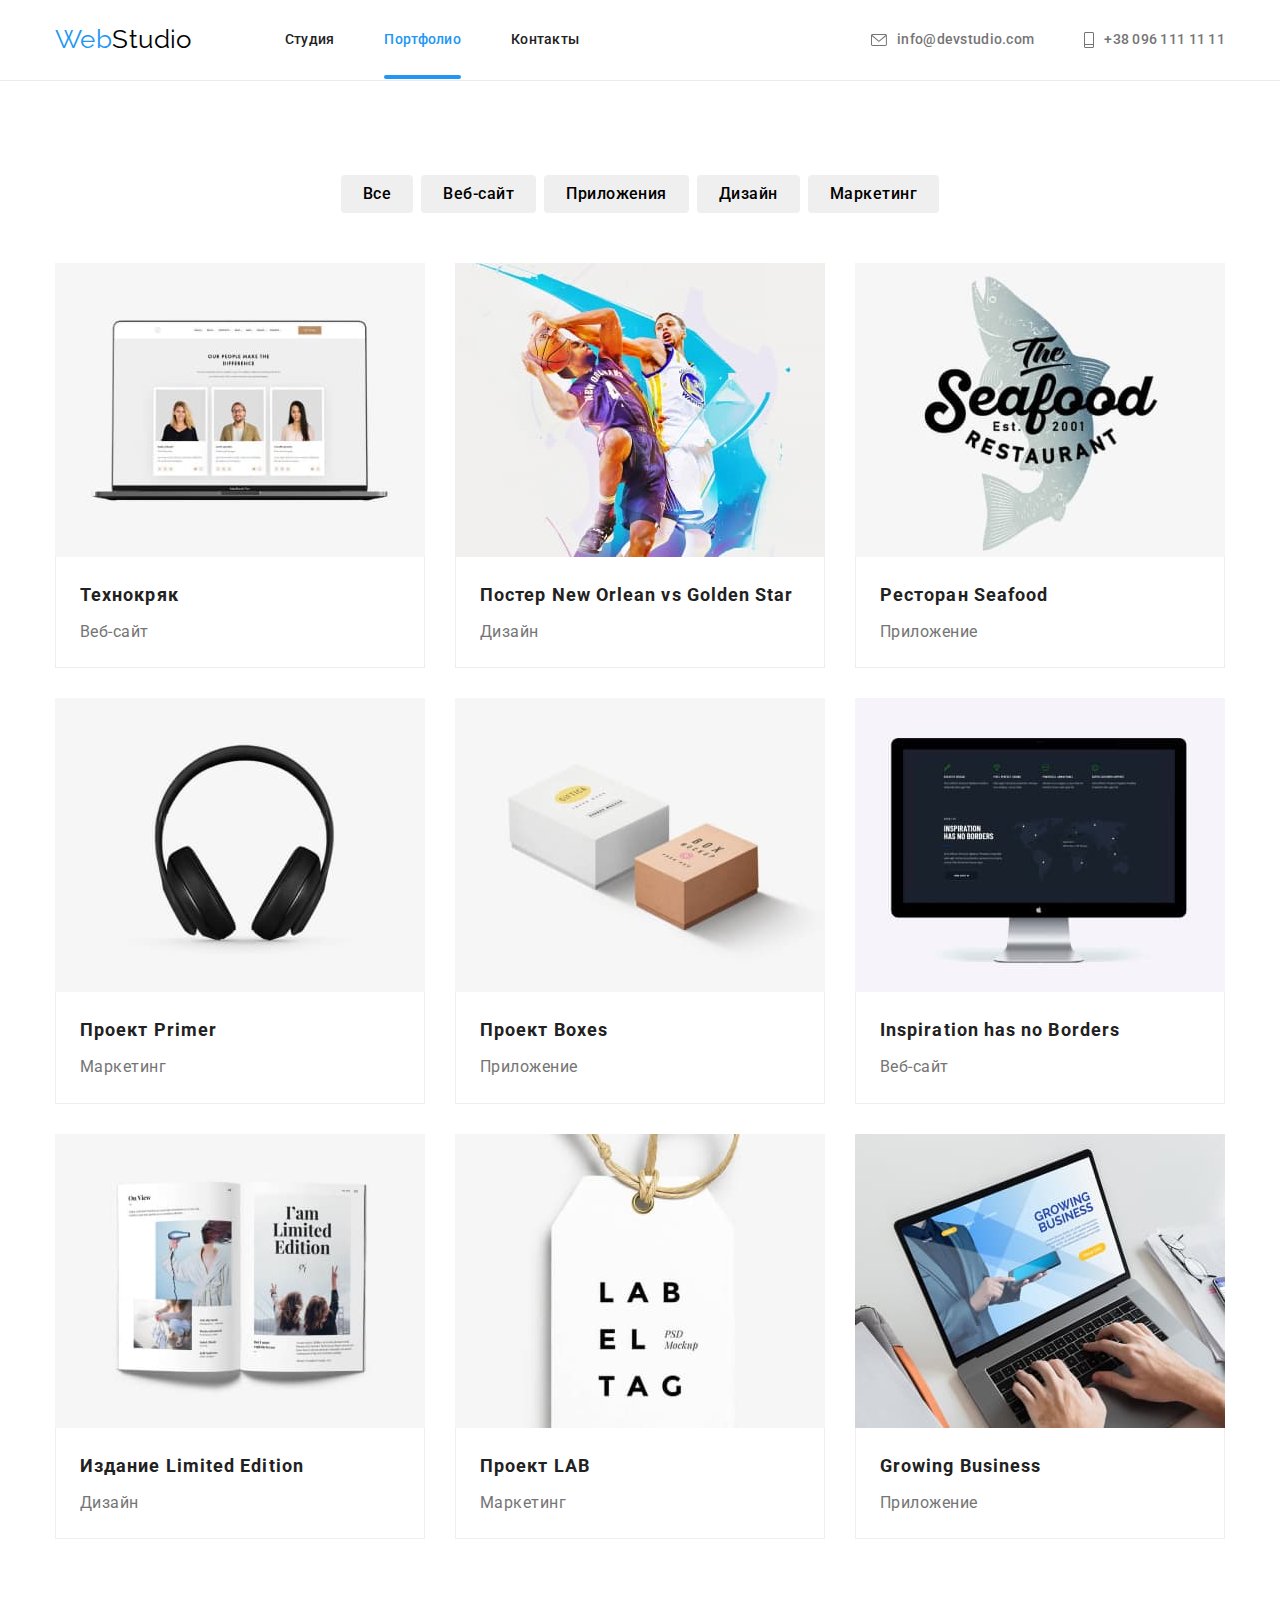
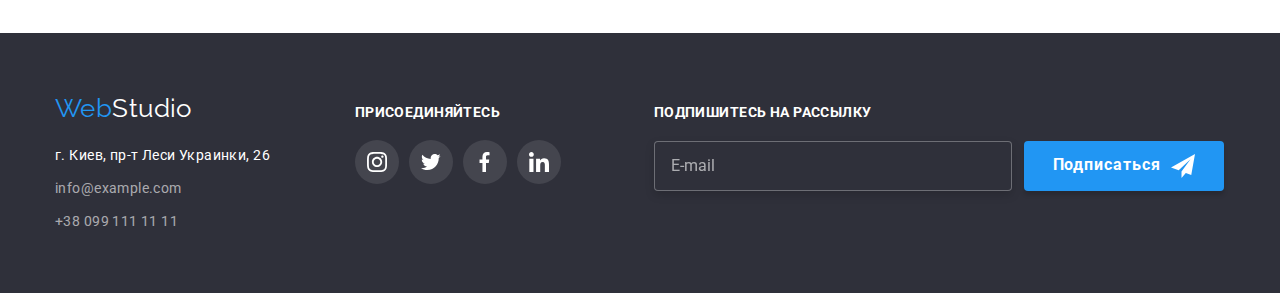
==== portfolio.html @ 803cffaa "Initial commit" ====
<!DOCTYPE html>
<html lang="ru">

<head>
  <meta charset="UTF-8" />
  <meta http-equiv="X-UA-Compatible" content="IE=edge" />
  <meta name="viewport" content="width=device-width, initial-scale=1.0" />
  <title>Portfolio</title>
  <link rel="preconnect" href="https://fonts.googleapis.com" />
  <link rel="preconnect" href="https://fonts.gstatic.com" crossorigin />
  <link href="https://fonts.googleapis.com/css2?family=Raleway:wght@700&family=Roboto:wght@400;500;700;900&display=swap"
    rel="stylesheet" />
  <link rel="stylesheet"
    href="https://cdnjs.cloudflare.com/ajax/libs/modern-normalize/1.1.0/modern-normalize.min.css" />
    <link rel="stylesheet" href="./css/main.min.css" />
   

</head>

<body>
  <!-- Шапка -->
   <header>
    <div class="header-border">
      <div class="container main-nav">
        <nav class="nav-header">
          <a lang="en" href="./index.html" class="logo">Web<span class="logo-secondary">Studio</span></a>

          <ul class="site-nav list">
            <li class="item">
              <a href="./index.html" class="site-nav-link link ">Студия</a>
            </li>
            <li class="item">
              <a href="./portfolio.html" class="site-nav-link link current">Портфолио</a>
            </li>
            <li class="item"><a href="" class="site-nav-link link">Контакты</a></li>
          </ul>
        </nav>

        <ul class="header-list list">
          <li class="item">
            <a href="mailto:info@devstudio.com" class="header-link link"><svg class="header-mail" width="16" height="12">
                <use href="./images/icons.svg#icon-mail"></use>
              </svg>
              info@devstudio.com</a>
          </li>
          <li class="item">
            <a href="tel:+380961111111" class="header-link link">
              <svg class="header-phone" width="10" height="16">
                <use href="./images/icons.svg#icon-phone"></use>
              </svg>+38 096 111 11 11</a>
          </li>
        </ul>
      </div>
    </div>
  </header>

  <main>
    <!-- наши проекты -->
    <section class="projects section">
      <div class="container">
        <h1 hidden class="projects-title">Наши проекты</h1>
        <ul class="projects-list-buttons">
          <li class="item"><button type="button" class="secondary-button ">Все</button></li>
          <li class="item">
            <button type="button" class="secondary-button ">Веб-сайт</button>
          </li>
          <li class="item">
            <button type="button" class="secondary-button ">Приложения</button>
          </li>
          <li class="item">
            <button type="button" class="secondary-button ">Дизайн</button>
          </li>
          <li class="item">
            <button type="button" class="secondary-button ">Маркетинг</button>
          </li>
        </ul>



        <ul class="projects-list">
          <li class="projects-card">
            <a href="" class="card link">
              <div class="projects-thumb">
                <img src="./images/portfolio/img.jpg" alt="ноутбук">
                <div class="projects-overlay">
                  <p class="overlay-text">Ресурс предлагает комплексные предложения с разным уровнем функционала и
                    сервисов. Все это позволит
                    посетителю получить исчерпывающие сведения о компании или частном лице.</p>
                </div>
              </div>

              <div class="projects-content">
                <h2 class="projects-title">Технокряк</h2>
                <p class="projects-text">Веб-сайт</p>
              </div>
            </a>
          </li>

          <li class="projects-card">
            <a href="" class="card link">
              <div class="projects-thumb">
                <img src="./images/portfolio/img(1).jpg" alt="баскетболисты">
                <div class="projects-overlay">
                  <p class="overlay-text">Ресурс предлагает комплексные предложения с разным уровнем функционала и
                    сервисов. Все это позволит
                    посетителю получить исчерпывающие сведения о компании или частном лице.</p>
                </div>
              </div>
              <div class="projects-content">
                <h2 class="projects-title">Постер New Orlean vs Golden Star</h2>
                <p class="projects-text">Дизайн</p>
              </div>
            </a>
          </li>


          </li>
          <li class="projects-card">
            <a href="" class="card link">
              <div class="projects-thumb">
                <img src="./images/portfolio/img(2).jpg" alt="логотип ресторана">
                <div class="projects-overlay">
                  <p class="overlay-text">Ресурс предлагает комплексные предложения с разным уровнем функционала и
                    сервисов. Все это позволит
                    посетителю получить исчерпывающие сведения о компании или частном лице.</p>
                </div>
              </div>
              <div class="projects-content">
                <h2 class="projects-title">Ресторан Seafood</h2>
                <p class="projects-text">Приложение</p>
              </div>
            </a>
          </li>

          <li class="projects-card">
            <a href="" class="card link">
              <div class="projects-thumb">
                <img src="./images/portfolio/img(3).jpg" alt="наушники">
                <div class="projects-overlay">
                  <p class="overlay-text">Ресурс предлагает комплексные предложения с разным уровнем функционала и
                    сервисов. Все это позволит
                    посетителю получить исчерпывающие сведения о компании или частном лице.</p>
                </div>
              </div>
              <div class="projects-content">
                <h2 class="projects-title">Проект Primer</h2>
                <p class="projects-text">Маркетинг</p>
              </div>
            </a>
          </li>

          <li class="projects-card">
            <a href="" class="card link">
              <div class="projects-thumb">
                <img src="./images/portfolio/img(4).jpg" alt="коробки">
                <div class="projects-overlay">
                  <p class="overlay-text">Ресурс предлагает комплексные предложения с разным уровнем функционала и
                    сервисов. Все это позволит
                    посетителю получить исчерпывающие сведения о компании или частном лице.</p>
                </div>
              </div>
              <div class="projects-content">
                <h2 class="projects-title">Проект Boxes</h2>
                <p class="projects-text">Приложение</p>
              </div>
            </a>
          </li>

          <li class="projects-card">
            <a href="" class="card link">
              <div class="projects-thumb">
                <img src="./images/portfolio/img(5).jpg" alt="компьютер">
                <div class="projects-overlay">
                  <p class="overlay-text">Ресурс предлагает комплексные предложения с разным уровнем функционала и
                    сервисов. Все это позволит
                    посетителю получить исчерпывающие сведения о компании или частном лице.</p>
                </div>
              </div>
              <div class="projects-content">
                <h2 class="projects-title">Inspiration has no Borders</h2>
                <p class="projects-text">Веб-сайт</p>
              </div>
            </a>
          </li>

          <li class="projects-card">
            <a href="" class="card link">
              <div class="projects-thumb">
                <img src="./images/portfolio/img(6).jpg" alt="журнал">
                <div class="projects-overlay">
                  <p class="overlay-text">Ресурс предлагает комплексные предложения с разным уровнем функционала и
                    сервисов. Все это позволит
                    посетителю получить исчерпывающие сведения о компании или частном лице.</p>
                </div>
              </div>
              <div class="projects-content">
                <h2 class="projects-title">Издание Limited Edition</h2>
                <p class="projects-text">Дизайн</p>
              </div>
            </a>
          </li>

          <li class="projects-card">
            <a href="" class="card link">
              <div class="projects-thumb">
                <img src="./images/portfolio/img(7).jpg" alt="логотип">
                <div class="projects-overlay">
                  <p class="overlay-text">Ресурс предлагает комплексные предложения с разным уровнем функционала и
                    сервисов. Все это позволит
                    посетителю получить исчерпывающие сведения о компании или частном лице.</p>
                </div>
              </div>
              <div class="projects-content">
                <h2 class="projects-title">Проект LAB</h2>
                <p class="projects-text">Маркетинг</p>
              </div>
            </a>
          </li>

          <li class="projects-card">
            <a href="" class="card link">
              <div class="projects-thumb">
                <img src="./images/portfolio/img(8).jpg" alt="ноутбук">
                <div class="projects-overlay">
                  <p class="overlay-text">Ресурс предлагает комплексные предложения с разным уровнем функционала и
                    сервисов. Все это позволит
                    посетителю получить исчерпывающие сведения о компании или частном лице.</p>
                </div>
              </div>
              <div class="projects-content">
                <h2 class="projects-title">Growing Business</h2>
                <p class="projects-text">Приложение</p>
              </div>
            </a>
          </li>




        </ul>
      </div>
    </section>
  </main>

   <footer>
    <div class="footer">
      <div class="container footer-thumb">
        <div class="address">
          <a lang="en" href="./index.html" class="logo">Web<span class="footer-logo">Studio</span></a>
          <address>
            <p class="footer-address">г. Киев, пр-т Леси Украинки, 26</p>
            <a href="mailto:info@example.com " class="footer-link">info@example.com
            </a>
            <a href="tel:+380991111111" class="footer-link">+38 099 111 11 11</a>
          </address>
        </div>
        <div class="social">
          <h3 class="social-title">присоединяйтесь</h3>
          <ul class="social-list">
            <li class="social-item">
              <a href="" class="social-link"><svg class="social-icon" width="20" height="20">
                  <use href="./images/icons.svg#icon-instagram-2"></use>
                </svg></a>
            </li>
            <li class="social-item">
              <a href="" class="social-link"><svg class="social-icon" width="20" height="20">
                  <use href="./images/icons.svg#icon-twitter"></use>
                </svg></a>
            </li>
            <li class="social-item">
              <a href="" class="social-link"><svg class="social-icon" width="20" height="20">
                  <use href="./images/icons.svg#icon-facebook"></use>
                </svg></a>
            </li>
            <li class="social-item">
              <a href="" class="social-link"><svg class="social-icon" width="20" height="20">
                  <use href="./images/icons.svg#icon-linkedin-1"></use>
                </svg></a>
            </li>
          </ul>
        </div>
        <form class="footer-form">
          <div class="footer-form-email">
            <label for="footer-mail" class="footer-label">Подпишитесь на рассылку</label>
            <input type="email" name="mail" id="footer-mail" placeholder="E-mail" class="footer-input">
          </div>
          <button type="submit" class="footer-form-button">Подписаться
            <svg class="form-icon-button" width="24" height="24">
              <use href="./images/icons.svg#icon-telegram"></use>
            </svg>
          </button>
        </form>

      </div>
    </div>
  </footer>
</body>

</html>
---- css/main.min.css ----
:root{--title-text-color: #757575;--primary-text-color: rgba(33, 33, 33, 1);--accent-color: #2196f3;--background-color: #ffffff;--secondary-color: #2f303a;--button-color: #ffffff;--portfolio-title: #212121;--primary-button-hover-focus: #188ce8;--transition-timing-function: cubic-bezier(0.4, 0, 0.2, 1)}body{background-color:var(--background-color);color:var(--title-text-color);font-family:Roboto,sans-serif;letter-spacing:.03em;font-size:14px;margin:0}.visually-hidden{position:absolute;width:1px;height:1px;margin:-1px;border:0;padding:0;white-space:nowrap;-webkit-clip-path:inset(100%);clip-path:inset(100%);clip:rect(0 0 0 0);overflow:hidden}h1,h2,h3,h4,h5,h6,p,ul{margin:0;padding:0}img{display:block;max-width:100%;height:auto}.list{list-style:none}.link{text-decoration:none}.section{padding-top:94px;padding-bottom:94px}.container{width:1200px;padding-left:15px;padding-right:15px;margin-left:auto;margin-right:auto}.main-nav{display:-webkit-box;display:-ms-flexbox;display:flex}.nav-header{display:-webkit-box;display:-ms-flexbox;display:flex}.site-nav{display:-webkit-box;display:-ms-flexbox;display:flex;margin-left:auto;margin-right:auto}.site-nav .item:not(:last-child){margin-right:50px}.site-nav .current{color:var(--accent-color)}.current::after{content:"";position:absolute;bottom:0;left:0;width:100%;height:4px;background-color:var(--accent-color);border-radius:2px}.header-list{display:-webkit-box;display:-ms-flexbox;display:flex;padding-top:32px;padding-bottom:32px;margin-left:auto}.header-list .item:not(:last-child){margin-right:50px}.header-border{border-bottom:1px solid #ececec}.logo{margin-right:93px;padding-bottom:25px;color:var(--accent-color);font-family:Raleway,sans-serif;font-size:26px;line-height:1.2;text-decoration:none}.logo:focus,.logo:hover{color:var(--accent-color)}.logo-secondary{color:#000}.logo-secondary:focus,.logo-secondary:hover{color:#000}.nav-header .logo{padding-top:24px}.site-nav-link{position:relative;display:-webkit-box;display:-ms-flexbox;display:flex;padding-top:32px;padding-bottom:32px;color:var(--primary-text-color);font-weight:500;line-height:1.1;letter-spacing:.02em;-webkit-transition-property:color;transition-property:color;-webkit-transition-duration:250ms;transition-duration:250ms;-webkit-transition-timing-function:var(--transition-timing-function);transition-timing-function:var(--transition-timing-function)}.site-nav-link:focus,.site-nav-link:hover{color:var(--accent-color)}.header-link{display:-webkit-box;display:-ms-flexbox;display:flex;-webkit-box-align:center;-ms-flex-align:center;align-items:center;color:var(--title-text-color);font-weight:500;letter-spacing:.02em;line-height:1.1;fill:#757575;-webkit-transition-property:fill,color;transition-property:fill,color;-webkit-transition-duration:250ms;transition-duration:250ms;-webkit-transition-timing-function:var(--transition-timing-function);transition-timing-function:var(--transition-timing-function)}.header-link:hover,.header-link:focus{fill:var(--accent-color);color:var(--accent-color)}.header-link .header-mail{margin-right:10px}.header-link .header-phone{margin-right:10px}.hero{max-width:1600px;height:600px;margin-right:auto;margin-left:auto;background-image:-webkit-gradient(linear, left top, right top, from(rgba(47, 48, 58, 0.4)), to(rgba(47, 48, 58, 0.4))),url(../images/webstudio/Img.jpg);background-image:linear-gradient(to right, rgba(47, 48, 58, 0.4), rgba(47, 48, 58, 0.4)),url(../images/webstudio/Img.jpg);background-color:var(--secondary-color);text-align:center;padding-top:200px;padding-bottom:200px}.hero-title{margin-bottom:30px;color:#fff;font-weight:900;font-size:44px;line-height:1.4;text-align:center;letter-spacing:.06em;text-transform:uppercase}.primary-button{padding:10px 32px;-webkit-box-shadow:0px 4px 4px rgba(0,0,0,.15);box-shadow:0px 4px 4px rgba(0,0,0,.15);border-radius:4px;border:none;background-color:var(--accent-color);color:var(--button-color);font-family:inherit;cursor:pointer;font-weight:700;font-size:16px;line-height:1.9;letter-spacing:.06em}.primary-button:focus,.primary-button:hover{background-color:var(--primary-button-hover-focus)}.backdrop{z-index:99;position:fixed;top:0;left:0;width:100%;height:100%;background-color:rgba(0,0,0,.2);opacity:1;-webkit-transition:opacity 250ms var(--transition-timing-function);transition:opacity 250ms var(--transition-timing-function)}.backdrop.is-hidden{opacity:0;pointer-events:none}.backdrop.is-hidden .modal{-webkit-transform:scale(1.1) translate(-50%, -50%);transform:scale(1.1) translate(-50%, -50%)}.modal{z-index:999;position:absolute;top:50%;left:50%;width:528px;height:581px;-webkit-transform:scale(1) translate(-50%, -50%);transform:scale(1) translate(-50%, -50%);background-color:#fff;-webkit-transition:-webkit-transform 250ms var(--transition-timing-function);transition:-webkit-transform 250ms var(--transition-timing-function);transition:transform 250ms var(--transition-timing-function);transition:transform 250ms var(--transition-timing-function), -webkit-transform 250ms var(--transition-timing-function)}.close-button{position:absolute;top:8px;right:8px;display:-webkit-box;display:-ms-flexbox;display:flex;padding:0;-webkit-box-align:center;-ms-flex-align:center;align-items:center;-webkit-box-pack:center;-ms-flex-pack:center;justify-content:center;width:30px;height:30px;border-radius:50%;border:1px solid rgba(0,0,0,.1);background-color:#fff;-webkit-transition:250ms var(--transition-timing-function);transition:250ms var(--transition-timing-function)}.close-button:hover{fill:var(--accent-color)}.form-field{padding:40px}.form-title{display:block;margin-bottom:15px;font-size:20px;line-height:1.2;color:#212121;-webkit-user-select:none;-moz-user-select:none;-ms-user-select:none;user-select:none}.form-label{position:relative;display:-webkit-box;display:-ms-flexbox;display:flex;-webkit-box-orient:vertical;-webkit-box-direction:normal;-ms-flex-direction:column;flex-direction:column;-webkit-user-select:none;-moz-user-select:none;-ms-user-select:none;user-select:none}.form-label:not(:first-of-type){margin-top:10px}.form-name{text-align:start;margin-bottom:4px;font-size:12px;line-height:1.2;letter-spacing:.01em;color:#757575}.form-input{display:block;padding-left:42px;padding-right:5px;height:40px;outline:rgba(0,0,0,0);border:1px solid rgba(33,33,33,.2);border-radius:4px;cursor:pointer}.form-input:focus{border:1px solid var(--accent-color)}.form-icon{position:absolute;bottom:11px;left:12px}.form-input+.form-icon{-webkit-transition:fill 250ms var(--transition-timing-function),border 250ms var(--transition-timing-function);transition:fill 250ms var(--transition-timing-function),border 250ms var(--transition-timing-function)}.form-input:focus+.form-input+.form-icon{fill:var(--accent-color)}.form-textarea{display:block;margin-bottom:17px;padding:12px 16px;height:120px;resize:none;outline:rgba(0,0,0,0);border:1px solid rgba(33,33,33,.2);border-radius:4px;-webkit-transition:border 250ms var(--transition-timing-function);transition:border 250ms var(--transition-timing-function);cursor:pointer}.form-textarea:focus{border:1px solid var(--accent-color)}.form-label-checkbox{display:-webkit-box;display:-ms-flexbox;display:flex;-webkit-box-align:center;-ms-flex-align:center;align-items:center;-webkit-box-pack:center;-ms-flex-pack:center;justify-content:center;margin-bottom:30px;-webkit-user-select:none;-moz-user-select:none;-ms-user-select:none;user-select:none}.box-icon-checkbox{display:-webkit-inline-box;display:-ms-inline-flexbox;display:inline-flex;-webkit-box-align:center;-ms-flex-align:center;align-items:center;-webkit-box-pack:center;-ms-flex-pack:center;justify-content:center;margin-right:10px;width:16px;height:15px;outline:2px solid #000;outline-offset:-2px;border-radius:2px;-webkit-transition-property:background-color,outline;transition-property:background-color,outline;-webkit-transition-duration:250ms;transition-duration:250ms;-webkit-transition-timing-function:var(--transition-timing-function);transition-timing-function:var(--transition-timing-function);cursor:pointer}.form-input-checkbox:checked+.box-icon-checkbox{background-color:var(--accent-color);outline:rgba(0,0,0,0)}.form-icon-check{fill:#fff}.form-name-checkbox{line-height:1.7;color:#757575}.form-link{line-height:1.7;color:var(--accent-color)}.form-button{padding:0;width:200px;height:50px;background-color:#188ce8;-webkit-box-shadow:0px 4px 4px rgba(0,0,0,.15);box-shadow:0px 4px 4px rgba(0,0,0,.15);border-radius:4px;border:rgba(0,0,0,0);font-weight:700;font-size:16px;line-height:1.9;letter-spacing:.06em;color:#fff;cursor:pointer}.benefits__list{display:-webkit-box;display:-ms-flexbox;display:flex}.benefits__list .benefits__item:not(:last-child){margin-right:30px}.benefits__list>.benefits__item{-ms-flex-preferred-size:calc(33.3333333333% - 30px);flex-basis:calc(33.3333333333% - 30px)}.benefits__thumb{display:-webkit-box;display:-ms-flexbox;display:flex;margin-bottom:30px;height:120px;-webkit-box-align:center;-ms-flex-align:center;align-items:center;-webkit-box-pack:center;-ms-flex-pack:center;justify-content:center;border-radius:4px;background-color:#f5f4fa}.benefits__title{margin-bottom:10px;font-size:14px;line-height:1.1;text-transform:uppercase;color:var(--primary-text-color)}.benefits__text{font-size:14px;line-height:24px;letter-spacing:.03em}.work{padding-bottom:94px}.work__title{margin-bottom:50px;color:var(--primary-text-color);font-size:36px;line-height:1.2;text-align:center;letter-spacing:.03em}.work__list{list-style:none;display:-webkit-box;display:-ms-flexbox;display:flex}.work__list .work__item:not(:last-child){margin-right:30px}.work__list>.work__item{-ms-flex-preferred-size:calc(50% - 30px);flex-basis:calc(50% - 30px);position:relative}.service{position:absolute;bottom:0;left:0;width:100%;height:70px;display:-webkit-box;display:-ms-flexbox;display:flex;-webkit-box-pack:center;-ms-flex-pack:center;justify-content:center;-webkit-box-align:center;-ms-flex-align:center;align-items:center;background-color:rgba(47,48,58,.8)}.service__text{font-weight:700;text-align:center;text-transform:uppercase;color:#fff}.team{background-color:#f5f4fa;padding-bottom:94px;padding-top:94px}.team-photo{background-color:var(--background-color)}.team__title{margin-bottom:50px;font-size:36px;line-height:1.2;text-align:center;letter-spacing:.03em;color:#212121}.team__list{list-style:none;display:-webkit-box;display:-ms-flexbox;display:flex}.team__list>.team__item:not(:last-child){margin-right:30px}.team__list>.team__item{-webkit-box-shadow:0px 1px 3px rgba(0,0,0,.12),0px 1px 1px rgba(0,0,0,.14),0px 2px 1px rgba(0,0,0,.2);box-shadow:0px 1px 3px rgba(0,0,0,.12),0px 1px 1px rgba(0,0,0,.14),0px 2px 1px rgba(0,0,0,.2);border-radius:0px 0px 4px 4px;background-color:var(--background-color)}.team__padding{padding-top:30px}.team__name{margin-bottom:10px;text-align:center;font-weight:500;font-size:16px;line-height:1.2;letter-spacing:.03em;color:var(--primary-text-color)}.team__text{text-align:center;font-size:16px;line-height:1.2;letter-spacing:.03em}.network{margin-top:16px;margin-right:32px;margin-left:32px;margin-bottom:30px;display:-webkit-box;display:-ms-flexbox;display:flex;height:44px}.network__list{display:-webkit-box;display:-ms-flexbox;display:flex;list-style:none}.network__item:not(:last-child){margin-right:10px}.network__link{display:-webkit-box;display:-ms-flexbox;display:flex;width:44px;height:44px;list-style:none;-webkit-box-align:center;-ms-flex-align:center;align-items:center;-webkit-box-pack:center;-ms-flex-pack:center;justify-content:center;fill:#afb1b8;border-radius:50px;-webkit-transition-property:fill background-color;transition-property:fill background-color;-webkit-transition-duration:250ms;transition-duration:250ms;-webkit-transition-timing-function:var(--transition-timing-function);transition-timing-function:var(--transition-timing-function)}.network__link:hover,.network__link:focus{background-color:var(--accent-color);fill:#fff}.clients-title{margin-bottom:50px;font-weight:700;font-size:36px;line-height:42px;text-align:center;letter-spacing:.03em;color:#212121}.clients-list{display:-webkit-box;display:-ms-flexbox;display:flex;list-style:none;margin-right:-30px}.clients-item{-ms-flex-preferred-size:calc((100% - 180px)/5);flex-basis:calc((100% - 180px)/5);margin-right:30px;display:-webkit-box;display:-ms-flexbox;display:flex}.clients-link{fill:#afb1b8;display:-webkit-box;display:-ms-flexbox;display:flex;-webkit-box-pack:center;-ms-flex-pack:center;justify-content:center;-webkit-box-align:center;-ms-flex-align:center;align-items:center;width:170px;height:92px;border:1px solid #afb1b8;border-radius:4px;-webkit-transition-property:fill background-color;transition-property:fill background-color;-webkit-transition-duration:250ms;transition-duration:250ms;-webkit-transition-timing-function:var(--transition-timing-function);transition-timing-function:var(--transition-timing-function)}.clients-link:hover,.clients-link:focus{fill:var(--accent-color);border:1px solid var(--accent-color)}.footer{padding-top:60px;padding-bottom:60px;background-color:#2f303a}.footer-thumb{display:-webkit-box;display:-ms-flexbox;display:flex;-webkit-box-align:baseline;-ms-flex-align:baseline;align-items:baseline}.footer .logo{display:block;padding-bottom:0;margin-bottom:20px}.footer-logo{color:var(--background-color)}.container>.logo{padding-top:0}.footer .address{margin-right:70px}.footer-address{padding-bottom:9px;color:#fff;font-style:normal;line-height:1.7}.footer-link{display:block;color:rgba(255,255,255,.6);font-style:normal;text-decoration:none;line-height:1.7;-webkit-transition-property:color;transition-property:color;-webkit-transition-duration:250ms;transition-duration:250ms;-webkit-transition-timing-function:var(--transition-timing-function);transition-timing-function:var(--transition-timing-function)}.footer-link:focus,.footer-link:hover{color:var(--accent-color)}.container .footer-link:not(:last-child){margin-bottom:9px}.social{width:206px;height:80px}.social-title{margin-bottom:20px;font-weight:700;font-size:14px;line-height:16px;letter-spacing:.03em;text-transform:uppercase;color:#fff}.social-list{display:-webkit-box;display:-ms-flexbox;display:flex;list-style:none}.social-item:not(:last-child){margin-right:10px}.social-link{fill:#fff;display:-webkit-box;display:-ms-flexbox;display:flex;-webkit-box-align:center;-ms-flex-align:center;align-items:center;-webkit-box-pack:center;-ms-flex-pack:center;justify-content:center;width:44px;height:44px;background-color:rgba(255,255,255,.1);border-radius:50px;-webkit-transition-property:fill background-color;transition-property:fill background-color;-webkit-transition-duration:250ms;transition-duration:250ms;-webkit-transition-timing-function:var(--transition-timing-function);transition-timing-function:var(--transition-timing-function)}.social-link:hover,.social-link:focus{background-color:var(--accent-color)}.footer-form{display:-webkit-box;display:-ms-flexbox;display:flex;-webkit-box-align:end;-ms-flex-align:end;align-items:end;margin-left:93px}.footer-label{margin-bottom:20px;font-weight:700;line-height:1.2;text-transform:uppercase;color:#fff}.footer-form-email{display:-webkit-box;display:-ms-flexbox;display:flex;-webkit-box-orient:vertical;-webkit-box-direction:normal;-ms-flex-direction:column;flex-direction:column;margin-right:12px}.footer-input{padding-left:16px;width:358px;height:50px;border:1px solid rgba(255,255,255,.3);-webkit-filter:drop-shadow(0px 4px 4px rgba(0, 0, 0, 0.15));filter:drop-shadow(0px 4px 4px rgba(0, 0, 0, 0.15));border-radius:4px;background-color:#2f303a;outline:rgba(0,0,0,0);color:#fff;cursor:pointer}.footer-input::-webkit-input-placeholder{font-size:16px;line-height:1.3;color:rgba(255,255,255,.6)}.footer-input::-moz-placeholder{font-size:16px;line-height:1.3;color:rgba(255,255,255,.6)}.footer-input:-ms-input-placeholder{font-size:16px;line-height:1.3;color:rgba(255,255,255,.6)}.footer-input::-ms-input-placeholder{font-size:16px;line-height:1.3;color:rgba(255,255,255,.6)}.footer-input::placeholder{font-size:16px;line-height:1.3;color:rgba(255,255,255,.6)}.footer-form-button{display:-webkit-box;display:-ms-flexbox;display:flex;-webkit-box-align:center;-ms-flex-align:center;align-items:center;-webkit-box-pack:center;-ms-flex-pack:center;justify-content:center;width:200px;height:50px;border:rgba(0,0,0,0);-webkit-box-shadow:0px 4px 4px rgba(0,0,0,.15);box-shadow:0px 4px 4px rgba(0,0,0,.15);border-radius:4px;font-weight:700;font-size:16px;line-height:1.8;letter-spacing:.06em;background-color:#2196f3;color:#fff;cursor:pointer}.form-icon-button{margin-left:10px}.projects-list-buttons{display:-webkit-box;display:-ms-flexbox;display:flex;list-style:none;-webkit-box-pack:center;-ms-flex-pack:center;justify-content:center;margin-bottom:50px}.projects-list-buttons>.item:not(:last-child){margin-right:8px}.secondary-button{padding:6px 22px;border-radius:4px;font-family:inherit;font-weight:500;font-size:16px;line-height:1.6;letter-spacing:.03em;border:none;cursor:pointer;-webkit-transition-duration:250ms;transition-duration:250ms;-webkit-transition-timing-function:var(--transition-timing-function);transition-timing-function:var(--transition-timing-function)}.secondary-button:focus,.secondary-button:hover{background-color:var(--accent-color);color:var(--button-color);-webkit-box-shadow:0px 3px 1px rgba(0,0,0,.1),0px 1px 2px rgba(0,0,0,.08),0px 2px 2px rgba(0,0,0,.12);box-shadow:0px 3px 1px rgba(0,0,0,.1),0px 1px 2px rgba(0,0,0,.08),0px 2px 2px rgba(0,0,0,.12)}.projects-list{display:-webkit-box;display:-ms-flexbox;display:flex;margin-left:-30px;margin-top:-30px;-ms-flex-wrap:wrap;flex-wrap:wrap;display:flex;list-style:none}.projects-list>.projects-card{-ms-flex-preferred-size:calc((100% - 90px)/3);flex-basis:calc((100% - 90px)/3);margin-left:30px;margin-top:30px}.card{display:block}.card:hover,.card:focus{-webkit-box-shadow:0px 1px 1px rgba(0,0,0,.12),0px 4px 4px rgba(0,0,0,.06),1px 4px 6px rgba(0,0,0,.16);box-shadow:0px 1px 1px rgba(0,0,0,.12),0px 4px 4px rgba(0,0,0,.06),1px 4px 6px rgba(0,0,0,.16)}.projects-thumb{position:relative;overflow:hidden}.projects-overlay{position:absolute;top:0;left:0;width:100%;height:100%;opacity:0;background-color:rgba(33,150,243,.9);-webkit-transform:translateY(100%);transform:translateY(100%);-webkit-transition-duration:250ms;transition-duration:250ms;-webkit-transition-timing-function:var(--transition-timing-function);transition-timing-function:var(--transition-timing-function)}.card:hover .projects-overlay{opacity:1;-webkit-transform:translateY(0);transform:translateY(0);-webkit-transition:-webkit-transform 250ms var(--transition-timing-function);transition:-webkit-transform 250ms var(--transition-timing-function);transition:transform 250ms var(--transition-timing-function);transition:transform 250ms var(--transition-timing-function), -webkit-transform 250ms var(--transition-timing-function)}.overlay-text{padding:63px 24px;font-size:18px;line-height:1.6;color:#fff}.projects-content{border:1px solid #eee;border-top:none;padding:20px 24px}.projects-title{margin-bottom:4px;color:var(--portfolio-title);font-size:18px;line-height:2;letter-spacing:.06em}.projects-text{color:var(--title-text-color);font-size:16px;line-height:1.9;letter-spacing:.03em}/*# sourceMappingURL=main.min.css.map */
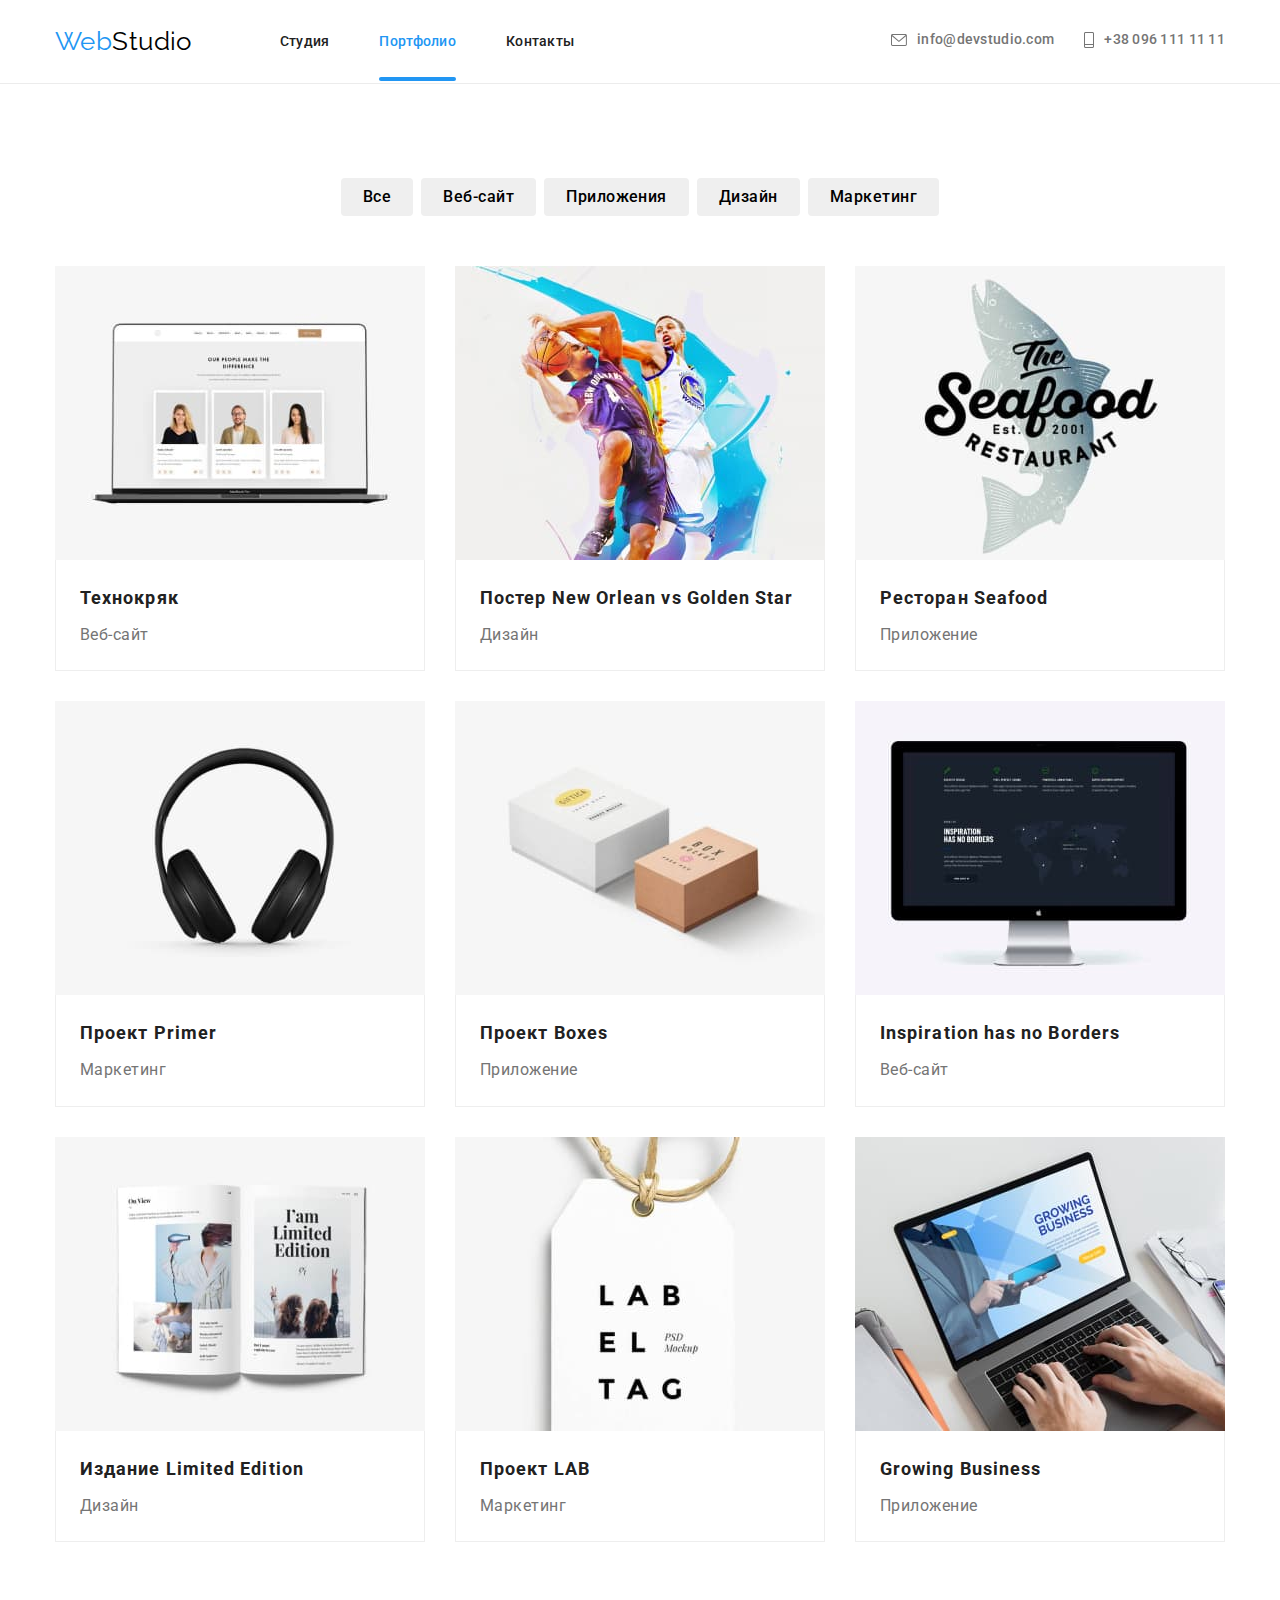
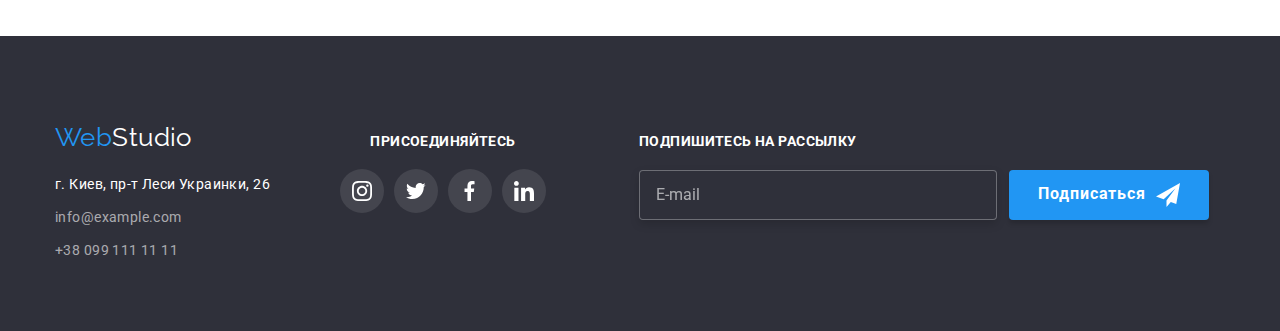
==== commit 94e988c2: "Сделана страница index" ====
--- a/portfolio.html
+++ b/portfolio.html
@@ -19,7 +19,7 @@
 
 <body>
   <!-- Шапка -->
-   <header>
+  <header>
     <div class="header-border">
       <div class="container main-nav">
         <nav class="nav-header">
@@ -27,7 +27,7 @@
 
           <ul class="site-nav list">
             <li class="item">
-              <a href="./index.html" class="site-nav-link link ">Студия</a>
+              <a href="./index.html" class="site-nav-link link">Студия</a>
             </li>
             <li class="item">
               <a href="./portfolio.html" class="site-nav-link link current">Портфолио</a>
@@ -36,9 +36,55 @@
           </ul>
         </nav>
 
+          <button class="mobile-menu-button" type="button" data-menu-button>
+            <svg class="mobile-menu-icon" width="24" height="16">
+              <use class="mobile-menu-burger" href="./images/icons.svg#icon-menu_24px"></use>
+              <use class="mobile-menu-close" href="./images/icons.svg#icon-close-burger"></use>
+            </svg>
+
+          </button>
+
+          <!-- мобильное меню -->
+          <div class="mobile-menu" data-menu>
+            <ul class="mobile-menu-nav list">
+              <li class="mobile-menu-nav-item">
+                <a class="mobile-menu-link link " href="./index.html">Студія</a>
+              </li>
+              <li class="mobile-menu-nav-item">
+                <a class="mobile-menu-link link current" href="./portfolio.html">Портфоліо</a>
+              </li>
+              <li class="mobile-menu-nav-item">
+                <a class="mobile-menu-link link" href="">Контакти</a>
+              </li>
+            </ul>
+            <ul class="mobile-menu-contacts list">
+              <li class="mobile-menu-contacts-item">
+                <a class="mobile-menu-link link accent" href="tel:+380961111111">+38 096 111 11 11</a>
+              </li>
+              <li class="mobile-menu-contacts-item">
+                <a class="mobile-menu-link link" href="mailto:info@devstudio.com">info@devstudio.com</a>
+              </li>
+            </ul>
+            <ul class="mobile-menu-social list">
+              <li class="mobile-menu-social-item">
+                <a class="mobile-menu-link link" href="">Instagram</a>
+              </li>
+              <li class="mobile-menu-social-item">
+                <a class="mobile-menu-link link" href="">Twitter</a>
+              </li>
+              <li class="mobile-menu-social-item">
+                <a class="mobile-menu-link link" href="">Facebook</a>
+              </li>
+              <li class="mobile-menu-social-item">
+                <a class="mobile-menu-link link" href="">LinkedIn</a>
+              </li>
+            </ul>
+          </div>
+
         <ul class="header-list list">
           <li class="item">
-            <a href="mailto:info@devstudio.com" class="header-link link"><svg class="header-mail" width="16" height="12">
+            <a href="mailto:info@devstudio.com" class="header-link link"><svg class="header-mail" width="16"
+                height="12">
                 <use href="./images/icons.svg#icon-mail"></use>
               </svg>
               info@devstudio.com</a>
@@ -244,19 +290,22 @@
 
    <footer>
     <div class="footer">
-      <div class="container footer-thumb">
+      <div class="container footer-thumb ">
+        <div class="footer-box">
         <div class="address">
           <a lang="en" href="./index.html" class="logo">Web<span class="footer-logo">Studio</span></a>
           <address>
-            <p class="footer-address">г. Киев, пр-т Леси Украинки, 26</p>
+            <div class="footer-address">
+            <p class="footer-text">г. Киев, пр-т Леси Украинки, 26</p>
             <a href="mailto:info@example.com " class="footer-link">info@example.com
             </a>
             <a href="tel:+380991111111" class="footer-link">+38 099 111 11 11</a>
+            </div>
           </address>
         </div>
         <div class="social">
           <h3 class="social-title">присоединяйтесь</h3>
-          <ul class="social-list">
+          <ul class="social-list list">
             <li class="social-item">
               <a href="" class="social-link"><svg class="social-icon" width="20" height="20">
                   <use href="./images/icons.svg#icon-instagram-2"></use>
@@ -278,6 +327,7 @@
                 </svg></a>
             </li>
           </ul>
+        </div>
         </div>
         <form class="footer-form">
           <div class="footer-form-email">
@@ -290,10 +340,13 @@
             </svg>
           </button>
         </form>
-
-      </div>
+        </div>
+        
+
+      
     </div>
   </footer>
+  <script src="./js/menu.js"></script>
 </body>
 
 </html>--- a/css/main.min.css
+++ b/css/main.min.css
@@ -1 +1 @@
-:root{--title-text-color: #757575;--primary-text-color: rgba(33, 33, 33, 1);--accent-color: #2196f3;--background-color: #ffffff;--secondary-color: #2f303a;--button-color: #ffffff;--portfolio-title: #212121;--primary-button-hover-focus: #188ce8;--transition-timing-function: cubic-bezier(0.4, 0, 0.2, 1)}body{background-color:var(--background-color);color:var(--title-text-color);font-family:Roboto,sans-serif;letter-spacing:.03em;font-size:14px;margin:0}.visually-hidden{position:absolute;width:1px;height:1px;margin:-1px;border:0;padding:0;white-space:nowrap;-webkit-clip-path:inset(100%);clip-path:inset(100%);clip:rect(0 0 0 0);overflow:hidden}h1,h2,h3,h4,h5,h6,p,ul{margin:0;padding:0}img{display:block;max-width:100%;height:auto}.list{list-style:none}.link{text-decoration:none}.section{padding-top:94px;padding-bottom:94px}.container{width:1200px;padding-left:15px;padding-right:15px;margin-left:auto;margin-right:auto}.main-nav{display:-webkit-box;display:-ms-flexbox;display:flex}.nav-header{display:-webkit-box;display:-ms-flexbox;display:flex}.site-nav{display:-webkit-box;display:-ms-flexbox;display:flex;margin-left:auto;margin-right:auto}.site-nav .item:not(:last-child){margin-right:50px}.site-nav .current{color:var(--accent-color)}.current::after{content:"";position:absolute;bottom:0;left:0;width:100%;height:4px;background-color:var(--accent-color);border-radius:2px}.header-list{display:-webkit-box;display:-ms-flexbox;display:flex;padding-top:32px;padding-bottom:32px;margin-left:auto}.header-list .item:not(:last-child){margin-right:50px}.header-border{border-bottom:1px solid #ececec}.logo{margin-right:93px;padding-bottom:25px;color:var(--accent-color);font-family:Raleway,sans-serif;font-size:26px;line-height:1.2;text-decoration:none}.logo:focus,.logo:hover{color:var(--accent-color)}.logo-secondary{color:#000}.logo-secondary:focus,.logo-secondary:hover{color:#000}.nav-header .logo{padding-top:24px}.site-nav-link{position:relative;display:-webkit-box;display:-ms-flexbox;display:flex;padding-top:32px;padding-bottom:32px;color:var(--primary-text-color);font-weight:500;line-height:1.1;letter-spacing:.02em;-webkit-transition-property:color;transition-property:color;-webkit-transition-duration:250ms;transition-duration:250ms;-webkit-transition-timing-function:var(--transition-timing-function);transition-timing-function:var(--transition-timing-function)}.site-nav-link:focus,.site-nav-link:hover{color:var(--accent-color)}.header-link{display:-webkit-box;display:-ms-flexbox;display:flex;-webkit-box-align:center;-ms-flex-align:center;align-items:center;color:var(--title-text-color);font-weight:500;letter-spacing:.02em;line-height:1.1;fill:#757575;-webkit-transition-property:fill,color;transition-property:fill,color;-webkit-transition-duration:250ms;transition-duration:250ms;-webkit-transition-timing-function:var(--transition-timing-function);transition-timing-function:var(--transition-timing-function)}.header-link:hover,.header-link:focus{fill:var(--accent-color);color:var(--accent-color)}.header-link .header-mail{margin-right:10px}.header-link .header-phone{margin-right:10px}.hero{max-width:1600px;height:600px;margin-right:auto;margin-left:auto;background-image:-webkit-gradient(linear, left top, right top, from(rgba(47, 48, 58, 0.4)), to(rgba(47, 48, 58, 0.4))),url(../images/webstudio/Img.jpg);background-image:linear-gradient(to right, rgba(47, 48, 58, 0.4), rgba(47, 48, 58, 0.4)),url(../images/webstudio/Img.jpg);background-color:var(--secondary-color);text-align:center;padding-top:200px;padding-bottom:200px}.hero-title{margin-bottom:30px;color:#fff;font-weight:900;font-size:44px;line-height:1.4;text-align:center;letter-spacing:.06em;text-transform:uppercase}.primary-button{padding:10px 32px;-webkit-box-shadow:0px 4px 4px rgba(0,0,0,.15);box-shadow:0px 4px 4px rgba(0,0,0,.15);border-radius:4px;border:none;background-color:var(--accent-color);color:var(--button-color);font-family:inherit;cursor:pointer;font-weight:700;font-size:16px;line-height:1.9;letter-spacing:.06em}.primary-button:focus,.primary-button:hover{background-color:var(--primary-button-hover-focus)}.backdrop{z-index:99;position:fixed;top:0;left:0;width:100%;height:100%;background-color:rgba(0,0,0,.2);opacity:1;-webkit-transition:opacity 250ms var(--transition-timing-function);transition:opacity 250ms var(--transition-timing-function)}.backdrop.is-hidden{opacity:0;pointer-events:none}.backdrop.is-hidden .modal{-webkit-transform:scale(1.1) translate(-50%, -50%);transform:scale(1.1) translate(-50%, -50%)}.modal{z-index:999;position:absolute;top:50%;left:50%;width:528px;height:581px;-webkit-transform:scale(1) translate(-50%, -50%);transform:scale(1) translate(-50%, -50%);background-color:#fff;-webkit-transition:-webkit-transform 250ms var(--transition-timing-function);transition:-webkit-transform 250ms var(--transition-timing-function);transition:transform 250ms var(--transition-timing-function);transition:transform 250ms var(--transition-timing-function), -webkit-transform 250ms var(--transition-timing-function)}.close-button{position:absolute;top:8px;right:8px;display:-webkit-box;display:-ms-flexbox;display:flex;padding:0;-webkit-box-align:center;-ms-flex-align:center;align-items:center;-webkit-box-pack:center;-ms-flex-pack:center;justify-content:center;width:30px;height:30px;border-radius:50%;border:1px solid rgba(0,0,0,.1);background-color:#fff;-webkit-transition:250ms var(--transition-timing-function);transition:250ms var(--transition-timing-function)}.close-button:hover{fill:var(--accent-color)}.form-field{padding:40px}.form-title{display:block;margin-bottom:15px;font-size:20px;line-height:1.2;color:#212121;-webkit-user-select:none;-moz-user-select:none;-ms-user-select:none;user-select:none}.form-label{position:relative;display:-webkit-box;display:-ms-flexbox;display:flex;-webkit-box-orient:vertical;-webkit-box-direction:normal;-ms-flex-direction:column;flex-direction:column;-webkit-user-select:none;-moz-user-select:none;-ms-user-select:none;user-select:none}.form-label:not(:first-of-type){margin-top:10px}.form-name{text-align:start;margin-bottom:4px;font-size:12px;line-height:1.2;letter-spacing:.01em;color:#757575}.form-input{display:block;padding-left:42px;padding-right:5px;height:40px;outline:rgba(0,0,0,0);border:1px solid rgba(33,33,33,.2);border-radius:4px;cursor:pointer}.form-input:focus{border:1px solid var(--accent-color)}.form-icon{position:absolute;bottom:11px;left:12px}.form-input+.form-icon{-webkit-transition:fill 250ms var(--transition-timing-function),border 250ms var(--transition-timing-function);transition:fill 250ms var(--transition-timing-function),border 250ms var(--transition-timing-function)}.form-input:focus+.form-input+.form-icon{fill:var(--accent-color)}.form-textarea{display:block;margin-bottom:17px;padding:12px 16px;height:120px;resize:none;outline:rgba(0,0,0,0);border:1px solid rgba(33,33,33,.2);border-radius:4px;-webkit-transition:border 250ms var(--transition-timing-function);transition:border 250ms var(--transition-timing-function);cursor:pointer}.form-textarea:focus{border:1px solid var(--accent-color)}.form-label-checkbox{display:-webkit-box;display:-ms-flexbox;display:flex;-webkit-box-align:center;-ms-flex-align:center;align-items:center;-webkit-box-pack:center;-ms-flex-pack:center;justify-content:center;margin-bottom:30px;-webkit-user-select:none;-moz-user-select:none;-ms-user-select:none;user-select:none}.box-icon-checkbox{display:-webkit-inline-box;display:-ms-inline-flexbox;display:inline-flex;-webkit-box-align:center;-ms-flex-align:center;align-items:center;-webkit-box-pack:center;-ms-flex-pack:center;justify-content:center;margin-right:10px;width:16px;height:15px;outline:2px solid #000;outline-offset:-2px;border-radius:2px;-webkit-transition-property:background-color,outline;transition-property:background-color,outline;-webkit-transition-duration:250ms;transition-duration:250ms;-webkit-transition-timing-function:var(--transition-timing-function);transition-timing-function:var(--transition-timing-function);cursor:pointer}.form-input-checkbox:checked+.box-icon-checkbox{background-color:var(--accent-color);outline:rgba(0,0,0,0)}.form-icon-check{fill:#fff}.form-name-checkbox{line-height:1.7;color:#757575}.form-link{line-height:1.7;color:var(--accent-color)}.form-button{padding:0;width:200px;height:50px;background-color:#188ce8;-webkit-box-shadow:0px 4px 4px rgba(0,0,0,.15);box-shadow:0px 4px 4px rgba(0,0,0,.15);border-radius:4px;border:rgba(0,0,0,0);font-weight:700;font-size:16px;line-height:1.9;letter-spacing:.06em;color:#fff;cursor:pointer}.benefits__list{display:-webkit-box;display:-ms-flexbox;display:flex}.benefits__list .benefits__item:not(:last-child){margin-right:30px}.benefits__list>.benefits__item{-ms-flex-preferred-size:calc(33.3333333333% - 30px);flex-basis:calc(33.3333333333% - 30px)}.benefits__thumb{display:-webkit-box;display:-ms-flexbox;display:flex;margin-bottom:30px;height:120px;-webkit-box-align:center;-ms-flex-align:center;align-items:center;-webkit-box-pack:center;-ms-flex-pack:center;justify-content:center;border-radius:4px;background-color:#f5f4fa}.benefits__title{margin-bottom:10px;font-size:14px;line-height:1.1;text-transform:uppercase;color:var(--primary-text-color)}.benefits__text{font-size:14px;line-height:24px;letter-spacing:.03em}.work{padding-bottom:94px}.work__title{margin-bottom:50px;color:var(--primary-text-color);font-size:36px;line-height:1.2;text-align:center;letter-spacing:.03em}.work__list{list-style:none;display:-webkit-box;display:-ms-flexbox;display:flex}.work__list .work__item:not(:last-child){margin-right:30px}.work__list>.work__item{-ms-flex-preferred-size:calc(50% - 30px);flex-basis:calc(50% - 30px);position:relative}.service{position:absolute;bottom:0;left:0;width:100%;height:70px;display:-webkit-box;display:-ms-flexbox;display:flex;-webkit-box-pack:center;-ms-flex-pack:center;justify-content:center;-webkit-box-align:center;-ms-flex-align:center;align-items:center;background-color:rgba(47,48,58,.8)}.service__text{font-weight:700;text-align:center;text-transform:uppercase;color:#fff}.team{background-color:#f5f4fa;padding-bottom:94px;padding-top:94px}.team-photo{background-color:var(--background-color)}.team__title{margin-bottom:50px;font-size:36px;line-height:1.2;text-align:center;letter-spacing:.03em;color:#212121}.team__list{list-style:none;display:-webkit-box;display:-ms-flexbox;display:flex}.team__list>.team__item:not(:last-child){margin-right:30px}.team__list>.team__item{-webkit-box-shadow:0px 1px 3px rgba(0,0,0,.12),0px 1px 1px rgba(0,0,0,.14),0px 2px 1px rgba(0,0,0,.2);box-shadow:0px 1px 3px rgba(0,0,0,.12),0px 1px 1px rgba(0,0,0,.14),0px 2px 1px rgba(0,0,0,.2);border-radius:0px 0px 4px 4px;background-color:var(--background-color)}.team__padding{padding-top:30px}.team__name{margin-bottom:10px;text-align:center;font-weight:500;font-size:16px;line-height:1.2;letter-spacing:.03em;color:var(--primary-text-color)}.team__text{text-align:center;font-size:16px;line-height:1.2;letter-spacing:.03em}.network{margin-top:16px;margin-right:32px;margin-left:32px;margin-bottom:30px;display:-webkit-box;display:-ms-flexbox;display:flex;height:44px}.network__list{display:-webkit-box;display:-ms-flexbox;display:flex;list-style:none}.network__item:not(:last-child){margin-right:10px}.network__link{display:-webkit-box;display:-ms-flexbox;display:flex;width:44px;height:44px;list-style:none;-webkit-box-align:center;-ms-flex-align:center;align-items:center;-webkit-box-pack:center;-ms-flex-pack:center;justify-content:center;fill:#afb1b8;border-radius:50px;-webkit-transition-property:fill background-color;transition-property:fill background-color;-webkit-transition-duration:250ms;transition-duration:250ms;-webkit-transition-timing-function:var(--transition-timing-function);transition-timing-function:var(--transition-timing-function)}.network__link:hover,.network__link:focus{background-color:var(--accent-color);fill:#fff}.clients-title{margin-bottom:50px;font-weight:700;font-size:36px;line-height:42px;text-align:center;letter-spacing:.03em;color:#212121}.clients-list{display:-webkit-box;display:-ms-flexbox;display:flex;list-style:none;margin-right:-30px}.clients-item{-ms-flex-preferred-size:calc((100% - 180px)/5);flex-basis:calc((100% - 180px)/5);margin-right:30px;display:-webkit-box;display:-ms-flexbox;display:flex}.clients-link{fill:#afb1b8;display:-webkit-box;display:-ms-flexbox;display:flex;-webkit-box-pack:center;-ms-flex-pack:center;justify-content:center;-webkit-box-align:center;-ms-flex-align:center;align-items:center;width:170px;height:92px;border:1px solid #afb1b8;border-radius:4px;-webkit-transition-property:fill background-color;transition-property:fill background-color;-webkit-transition-duration:250ms;transition-duration:250ms;-webkit-transition-timing-function:var(--transition-timing-function);transition-timing-function:var(--transition-timing-function)}.clients-link:hover,.clients-link:focus{fill:var(--accent-color);border:1px solid var(--accent-color)}.footer{padding-top:60px;padding-bottom:60px;background-color:#2f303a}.footer-thumb{display:-webkit-box;display:-ms-flexbox;display:flex;-webkit-box-align:baseline;-ms-flex-align:baseline;align-items:baseline}.footer .logo{display:block;padding-bottom:0;margin-bottom:20px}.footer-logo{color:var(--background-color)}.container>.logo{padding-top:0}.footer .address{margin-right:70px}.footer-address{padding-bottom:9px;color:#fff;font-style:normal;line-height:1.7}.footer-link{display:block;color:rgba(255,255,255,.6);font-style:normal;text-decoration:none;line-height:1.7;-webkit-transition-property:color;transition-property:color;-webkit-transition-duration:250ms;transition-duration:250ms;-webkit-transition-timing-function:var(--transition-timing-function);transition-timing-function:var(--transition-timing-function)}.footer-link:focus,.footer-link:hover{color:var(--accent-color)}.container .footer-link:not(:last-child){margin-bottom:9px}.social{width:206px;height:80px}.social-title{margin-bottom:20px;font-weight:700;font-size:14px;line-height:16px;letter-spacing:.03em;text-transform:uppercase;color:#fff}.social-list{display:-webkit-box;display:-ms-flexbox;display:flex;list-style:none}.social-item:not(:last-child){margin-right:10px}.social-link{fill:#fff;display:-webkit-box;display:-ms-flexbox;display:flex;-webkit-box-align:center;-ms-flex-align:center;align-items:center;-webkit-box-pack:center;-ms-flex-pack:center;justify-content:center;width:44px;height:44px;background-color:rgba(255,255,255,.1);border-radius:50px;-webkit-transition-property:fill background-color;transition-property:fill background-color;-webkit-transition-duration:250ms;transition-duration:250ms;-webkit-transition-timing-function:var(--transition-timing-function);transition-timing-function:var(--transition-timing-function)}.social-link:hover,.social-link:focus{background-color:var(--accent-color)}.footer-form{display:-webkit-box;display:-ms-flexbox;display:flex;-webkit-box-align:end;-ms-flex-align:end;align-items:end;margin-left:93px}.footer-label{margin-bottom:20px;font-weight:700;line-height:1.2;text-transform:uppercase;color:#fff}.footer-form-email{display:-webkit-box;display:-ms-flexbox;display:flex;-webkit-box-orient:vertical;-webkit-box-direction:normal;-ms-flex-direction:column;flex-direction:column;margin-right:12px}.footer-input{padding-left:16px;width:358px;height:50px;border:1px solid rgba(255,255,255,.3);-webkit-filter:drop-shadow(0px 4px 4px rgba(0, 0, 0, 0.15));filter:drop-shadow(0px 4px 4px rgba(0, 0, 0, 0.15));border-radius:4px;background-color:#2f303a;outline:rgba(0,0,0,0);color:#fff;cursor:pointer}.footer-input::-webkit-input-placeholder{font-size:16px;line-height:1.3;color:rgba(255,255,255,.6)}.footer-input::-moz-placeholder{font-size:16px;line-height:1.3;color:rgba(255,255,255,.6)}.footer-input:-ms-input-placeholder{font-size:16px;line-height:1.3;color:rgba(255,255,255,.6)}.footer-input::-ms-input-placeholder{font-size:16px;line-height:1.3;color:rgba(255,255,255,.6)}.footer-input::placeholder{font-size:16px;line-height:1.3;color:rgba(255,255,255,.6)}.footer-form-button{display:-webkit-box;display:-ms-flexbox;display:flex;-webkit-box-align:center;-ms-flex-align:center;align-items:center;-webkit-box-pack:center;-ms-flex-pack:center;justify-content:center;width:200px;height:50px;border:rgba(0,0,0,0);-webkit-box-shadow:0px 4px 4px rgba(0,0,0,.15);box-shadow:0px 4px 4px rgba(0,0,0,.15);border-radius:4px;font-weight:700;font-size:16px;line-height:1.8;letter-spacing:.06em;background-color:#2196f3;color:#fff;cursor:pointer}.form-icon-button{margin-left:10px}.projects-list-buttons{display:-webkit-box;display:-ms-flexbox;display:flex;list-style:none;-webkit-box-pack:center;-ms-flex-pack:center;justify-content:center;margin-bottom:50px}.projects-list-buttons>.item:not(:last-child){margin-right:8px}.secondary-button{padding:6px 22px;border-radius:4px;font-family:inherit;font-weight:500;font-size:16px;line-height:1.6;letter-spacing:.03em;border:none;cursor:pointer;-webkit-transition-duration:250ms;transition-duration:250ms;-webkit-transition-timing-function:var(--transition-timing-function);transition-timing-function:var(--transition-timing-function)}.secondary-button:focus,.secondary-button:hover{background-color:var(--accent-color);color:var(--button-color);-webkit-box-shadow:0px 3px 1px rgba(0,0,0,.1),0px 1px 2px rgba(0,0,0,.08),0px 2px 2px rgba(0,0,0,.12);box-shadow:0px 3px 1px rgba(0,0,0,.1),0px 1px 2px rgba(0,0,0,.08),0px 2px 2px rgba(0,0,0,.12)}.projects-list{display:-webkit-box;display:-ms-flexbox;display:flex;margin-left:-30px;margin-top:-30px;-ms-flex-wrap:wrap;flex-wrap:wrap;display:flex;list-style:none}.projects-list>.projects-card{-ms-flex-preferred-size:calc((100% - 90px)/3);flex-basis:calc((100% - 90px)/3);margin-left:30px;margin-top:30px}.card{display:block}.card:hover,.card:focus{-webkit-box-shadow:0px 1px 1px rgba(0,0,0,.12),0px 4px 4px rgba(0,0,0,.06),1px 4px 6px rgba(0,0,0,.16);box-shadow:0px 1px 1px rgba(0,0,0,.12),0px 4px 4px rgba(0,0,0,.06),1px 4px 6px rgba(0,0,0,.16)}.projects-thumb{position:relative;overflow:hidden}.projects-overlay{position:absolute;top:0;left:0;width:100%;height:100%;opacity:0;background-color:rgba(33,150,243,.9);-webkit-transform:translateY(100%);transform:translateY(100%);-webkit-transition-duration:250ms;transition-duration:250ms;-webkit-transition-timing-function:var(--transition-timing-function);transition-timing-function:var(--transition-timing-function)}.card:hover .projects-overlay{opacity:1;-webkit-transform:translateY(0);transform:translateY(0);-webkit-transition:-webkit-transform 250ms var(--transition-timing-function);transition:-webkit-transform 250ms var(--transition-timing-function);transition:transform 250ms var(--transition-timing-function);transition:transform 250ms var(--transition-timing-function), -webkit-transform 250ms var(--transition-timing-function)}.overlay-text{padding:63px 24px;font-size:18px;line-height:1.6;color:#fff}.projects-content{border:1px solid #eee;border-top:none;padding:20px 24px}.projects-title{margin-bottom:4px;color:var(--portfolio-title);font-size:18px;line-height:2;letter-spacing:.06em}.projects-text{color:var(--title-text-color);font-size:16px;line-height:1.9;letter-spacing:.03em}/*# sourceMappingURL=main.min.css.map */+:root{--title-text-color: #757575;--primary-text-color: rgba(33, 33, 33, 1);--accent-color: #2196f3;--background-color: #ffffff;--secondary-color: #2f303a;--button-color: #ffffff;--portfolio-title: #212121;--primary-button-hover-focus: #188ce8;--transition-timing-function: cubic-bezier(0.4, 0, 0.2, 1)}body{background-color:var(--background-color);color:var(--title-text-color);font-family:Roboto,sans-serif;letter-spacing:.03em;font-size:14px;margin:0}.visually-hidden{position:absolute;width:1px;height:1px;margin:-1px;border:0;padding:0;white-space:nowrap;-webkit-clip-path:inset(100%);clip-path:inset(100%);clip:rect(0 0 0 0);overflow:hidden}h1,h2,h3,h4,h5,h6,p,ul{margin:0;padding:0}img{display:block;width:100%;height:auto}.list{list-style:none}.link{text-decoration:none}.section{padding-top:94px;padding-bottom:94px}.container{width:100%;padding-left:15px;padding-right:15px;margin-left:auto;margin-right:auto}@media screen and (min-width: 480px){.container{max-width:480px}}@media screen and (min-width: 768px){.container{max-width:768px}}@media screen and (min-width: 1200px){.container{max-width:1200px}}.main-nav{display:-webkit-box;display:-ms-flexbox;display:flex}@media screen and (max-width: 767px){.main-nav{-webkit-box-align:center;-ms-flex-align:center;align-items:center}}.nav-header{display:-webkit-box;display:-ms-flexbox;display:flex}.site-nav{display:-webkit-box;display:-ms-flexbox;display:flex;margin-left:88px;-webkit-box-align:center;-ms-flex-align:center;align-items:center}.site-nav .item:not(:last-child){margin-right:50px}@media screen and (max-width: 767px){.site-nav{display:none}}.site-nav .current{color:var(--accent-color)}.current::after{content:"";position:absolute;bottom:0;left:0;width:100%;height:4px;background-color:var(--accent-color);border-radius:2px}.header-list{margin-left:auto}@media screen and (max-width: 767px){.header-list{display:none}}@media screen and (min-width: 768px){.header-list{padding-top:21px}}@media screen and (min-width: 1200px){.header-list{display:-webkit-box;display:-ms-flexbox;display:flex;gap:30px;padding-top:32px}}.header-border{border-bottom:1px solid #ececec}@media screen and (max-width: 1199px){.header-list .item:not(:last-child){margin-bottom:10px}}.logo{display:block;padding-top:16px;padding-bottom:16px;color:var(--accent-color);font-family:Raleway,sans-serif;font-size:24px;line-height:1.2;text-decoration:none}.logo:focus,.logo:hover{color:var(--accent-color)}@media screen and (min-width: 768px){.logo{padding-top:26px;padding-bottom:26px}}@media screen and (min-width: 1200px){.logo{font-size:26px}}.logo-secondary{color:#000}.logo-secondary:focus,.logo-secondary:hover{color:#000}.site-nav-link{position:relative;display:-webkit-box;display:-ms-flexbox;display:flex;padding-top:32px;padding-bottom:32px;color:var(--primary-text-color);font-weight:500;line-height:1.1;letter-spacing:.02em;-webkit-transition-property:color;transition-property:color;-webkit-transition-duration:250ms;transition-duration:250ms;-webkit-transition-timing-function:var(--transition-timing-function);transition-timing-function:var(--transition-timing-function)}.site-nav-link:focus,.site-nav-link:hover{color:var(--accent-color)}.header-link{display:-webkit-box;display:-ms-flexbox;display:flex;-webkit-box-align:center;-ms-flex-align:center;align-items:center;color:var(--title-text-color);font-weight:500;letter-spacing:.02em;line-height:1.1;fill:#757575;-webkit-transition-property:fill,color;transition-property:fill,color;-webkit-transition-duration:250ms;transition-duration:250ms;-webkit-transition-timing-function:var(--transition-timing-function);transition-timing-function:var(--transition-timing-function)}.header-link:hover,.header-link:focus{fill:var(--accent-color);color:var(--accent-color)}.header-link .header-mail{margin-right:10px}.header-link .header-phone{margin-right:10px}.hero{max-width:1600px;height:600px;margin-right:auto;margin-left:auto;background-image:-webkit-gradient(linear, left top, right top, from(rgba(47, 48, 58, 0.4)), to(rgba(47, 48, 58, 0.4))),url(../images/webstudio/Img.jpg);background-image:linear-gradient(to right, rgba(47, 48, 58, 0.4), rgba(47, 48, 58, 0.4)),url(../images/webstudio/Img.jpg);background-color:var(--secondary-color);text-align:center;padding-top:200px;padding-bottom:200px}.hero-title{margin-bottom:30px;color:#fff;font-weight:900;font-size:44px;line-height:1.4;text-align:center;letter-spacing:.06em;text-transform:uppercase}.primary-button{padding:10px 32px;-webkit-box-shadow:0px 4px 4px rgba(0,0,0,.15);box-shadow:0px 4px 4px rgba(0,0,0,.15);border-radius:4px;border:none;background-color:var(--accent-color);color:var(--button-color);font-family:inherit;cursor:pointer;font-weight:700;font-size:16px;line-height:1.9;letter-spacing:.06em}.primary-button:focus,.primary-button:hover{background-color:var(--primary-button-hover-focus)}.backdrop{z-index:99;position:fixed;top:0;left:0;width:100%;height:100%;background-color:rgba(0,0,0,.2);opacity:1;-webkit-transition:opacity 250ms var(--transition-timing-function);transition:opacity 250ms var(--transition-timing-function)}@media screen and (max-width: 479px){.backdrop{padding-top:94px;padding-bottom:93px;padding-left:15px;padding-right:15px}}.backdrop.is-hidden{opacity:0;pointer-events:none}@media screen and (min-width: 768px){.backdrop.is-hidden .modal{-webkit-transform:scale(1.1) translate(-50%, -50%);transform:scale(1.1) translate(-50%, -50%)}}.modal{z-index:100;position:relative;background-color:#fff;-webkit-transition:-webkit-transform 250ms var(--transition-timing-function);transition:-webkit-transform 250ms var(--transition-timing-function);transition:transform 250ms var(--transition-timing-function);transition:transform 250ms var(--transition-timing-function), -webkit-transform 250ms var(--transition-timing-function)}@media screen and (min-width: 480px){.modal{position:absolute;top:50%;left:50%;-webkit-transform:scale(1) translate(-50%, -50%);transform:scale(1) translate(-50%, -50%)}}@media screen and (max-width: 1199px){.modal{height:609px;width:100%;max-width:450px}}@media screen and (min-width: 1200px){.modal{width:528px;height:581px}}.close-button{position:absolute;top:8px;right:8px;display:-webkit-box;display:-ms-flexbox;display:flex;padding:0;-webkit-box-align:center;-ms-flex-align:center;align-items:center;-webkit-box-pack:center;-ms-flex-pack:center;justify-content:center;width:30px;height:30px;border-radius:50%;border:1px solid rgba(0,0,0,.1);background-color:#fff;-webkit-transition:250ms var(--transition-timing-function);transition:250ms var(--transition-timing-function)}.close-button:hover{fill:var(--accent-color)}.form-field{padding:40px}.form-title{display:block;margin-bottom:15px;font-size:20px;line-height:1.2;color:#212121;-webkit-user-select:none;-moz-user-select:none;-ms-user-select:none;user-select:none}.form-label{position:relative;display:-webkit-box;display:-ms-flexbox;display:flex;-webkit-box-orient:vertical;-webkit-box-direction:normal;-ms-flex-direction:column;flex-direction:column;-webkit-user-select:none;-moz-user-select:none;-ms-user-select:none;user-select:none}.form-label:not(:first-of-type){margin-top:10px}.form-name{text-align:start;margin-bottom:4px;font-size:12px;line-height:1.2;letter-spacing:.01em;color:#757575}.form-input{display:block;padding-left:42px;padding-right:5px;height:40px;outline:rgba(0,0,0,0);border:1px solid rgba(33,33,33,.2);border-radius:4px;cursor:pointer}.form-input:focus{border:1px solid var(--accent-color)}.form-icon{position:absolute;bottom:11px;left:12px}.form-input+.form-icon{-webkit-transition:fill 250ms var(--transition-timing-function),border 250ms var(--transition-timing-function);transition:fill 250ms var(--transition-timing-function),border 250ms var(--transition-timing-function)}.form-input:focus+.form-input+.form-icon{fill:var(--accent-color)}.form-textarea{display:block;margin-bottom:17px;padding:12px 16px;height:120px;resize:none;outline:rgba(0,0,0,0);border:1px solid rgba(33,33,33,.2);border-radius:4px;-webkit-transition:border 250ms var(--transition-timing-function);transition:border 250ms var(--transition-timing-function);cursor:pointer}.form-textarea:focus{border:1px solid var(--accent-color)}.form-label-checkbox{display:-webkit-box;display:-ms-flexbox;display:flex;-webkit-box-align:center;-ms-flex-align:center;align-items:center;-webkit-box-pack:center;-ms-flex-pack:center;justify-content:center;margin-bottom:30px;-webkit-user-select:none;-moz-user-select:none;-ms-user-select:none;user-select:none}.box-icon-checkbox{margin-right:8px;width:16px;height:15px;outline:2px solid #000;outline-offset:-2px;border-radius:2px;-webkit-transition-property:background-color,outline;transition-property:background-color,outline;-webkit-transition-duration:250ms;transition-duration:250ms;-webkit-transition-timing-function:var(--transition-timing-function);transition-timing-function:var(--transition-timing-function);cursor:pointer}.form-input-checkbox:checked+.box-icon-checkbox{background-color:var(--accent-color);outline:rgba(0,0,0,0)}.form-icon-check{fill:#fff}.form-name-checkbox{font-size:12px;line-height:1.2}@media screen and (min-width: 1200px){.form-name-checkbox{font-size:14px;line-height:1.7}}.form-link{font-size:12px;line-height:1.2;color:var(--accent-color)}@media screen and (min-width: 1200px){.form-link{font-size:14px;line-height:1.7}}.form-button{padding:0;width:200px;height:50px;background-color:#188ce8;-webkit-box-shadow:0px 4px 4px rgba(0,0,0,.15);box-shadow:0px 4px 4px rgba(0,0,0,.15);border-radius:4px;border:rgba(0,0,0,0);font-weight:700;font-size:16px;line-height:1.9;letter-spacing:.06em;color:#fff;cursor:pointer}.benefits{padding-top:60px;padding-bottom:60px}@media screen and (min-width: 1200px){.benefits{padding-top:94px;padding-bottom:94px}}@media screen and (min-width: 768px){.benefits__list{display:-webkit-box;display:-ms-flexbox;display:flex;-ms-flex-wrap:wrap;flex-wrap:wrap;gap:30px}}@media screen and (min-width: 1200px){.benefits__list{-ms-flex-wrap:nowrap;flex-wrap:nowrap}}@media screen and (max-width: 767px){.benefits__item:not(:last-child){margin-bottom:30px}}@media screen and (min-width: 768px){.benefits__item{-ms-flex-preferred-size:calc((100% - 30px)/2);flex-basis:calc((100% - 30px)/2)}}@media screen and (min-width: 1200px){.benefits__item{-ms-flex-preferred-size:calc((100% - 30px)/4);flex-basis:calc((100% - 30px)/4)}}.benefits__thumb{display:-webkit-box;display:-ms-flexbox;display:flex;margin-bottom:30px;height:120px;-webkit-box-align:center;-ms-flex-align:center;align-items:center;-webkit-box-pack:center;-ms-flex-pack:center;justify-content:center;border-radius:4px;background-color:#f5f4fa}.benefits__title{text-align:center;margin-bottom:10px;font-weight:700;font-size:14px;line-height:1.2;text-transform:uppercase;color:var(--primary-text-color)}@media screen and (min-width: 768px){.benefits__title{text-align:start}}.benefits__text{font-size:14px;line-height:1.7;letter-spacing:.03em}.work{display:none}@media screen and (min-width: 1200px){.work{display:block;padding-bottom:94px}}.work__title{margin-bottom:50px;color:var(--primary-text-color);font-size:36px;line-height:1.2;text-align:center;letter-spacing:.03em}.work__list{list-style:none;display:-webkit-box;display:-ms-flexbox;display:flex}.work__list .work__item:not(:last-child){margin-right:30px}.work__list>.work__item{-ms-flex-preferred-size:calc(50% - 30px);flex-basis:calc(50% - 30px);position:relative}.service{position:absolute;bottom:0;left:0;width:100%;height:70px;display:-webkit-box;display:-ms-flexbox;display:flex;-webkit-box-pack:center;-ms-flex-pack:center;justify-content:center;-webkit-box-align:center;-ms-flex-align:center;align-items:center;background-color:rgba(47,48,58,.8)}.service__text{font-weight:700;text-align:center;text-transform:uppercase;color:#fff}.team{background-color:#f5f4fa;padding-bottom:60px;padding-top:60px}@media screen and (min-width: 1200px){.team{padding-bottom:94px;padding-top:94px}}.team__title{margin-bottom:30px;font-size:28px;line-height:1.2;text-align:center;letter-spacing:.03em;color:#212121}@media screen and (min-width: 1200px){.team__title{margin-bottom:50px;font-size:36px}}@media screen and (min-width: 768px){.team__list{display:-webkit-box;display:-ms-flexbox;display:flex;gap:30px;-ms-flex-wrap:wrap;flex-wrap:wrap;-webkit-box-pack:center;-ms-flex-pack:center;justify-content:center;-webkit-box-align:center;-ms-flex-align:center;align-items:center}}@media screen and (min-width: 1200px){.team__list{-ms-flex-wrap:nowrap;flex-wrap:nowrap}}.team__item{background-color:#fff;-webkit-box-shadow:0px 1px 3px rgba(0,0,0,.12),0px 1px 1px rgba(0,0,0,.14),0px 2px 1px rgba(0,0,0,.2);box-shadow:0px 1px 3px rgba(0,0,0,.12),0px 1px 1px rgba(0,0,0,.14),0px 2px 1px rgba(0,0,0,.2);border-radius:0px 0px 4px 4px;background-color:var(--background-color)}@media screen and (max-width: 767px){.team__item:not(:last-child){margin-bottom:30px}}@media screen and (min-width: 768px){.team__item{-ms-flex-preferred-size:calc((100% - 30px)/2);flex-basis:calc((100% - 30px)/2)}}@media screen and (min-width: 1200px){.team__item{-ms-flex-preferred-size:calc((100% - 30px)/4);flex-basis:calc((100% - 30px)/4)}}.team__padding{padding-top:30px}.team__name{margin-bottom:10px;text-align:center;font-weight:500;font-size:16px;line-height:1.2;letter-spacing:.03em;color:var(--primary-text-color)}.team__text{text-align:center;font-size:16px;line-height:1.2;letter-spacing:.03em}.network{display:-webkit-box;display:-ms-flexbox;display:flex;-webkit-box-align:center;-ms-flex-align:center;align-items:center;-webkit-box-pack:center;-ms-flex-pack:center;justify-content:center;margin-top:16px;margin-right:32px;margin-left:32px;margin-bottom:30px;display:flex;height:44px}.network__list{display:-webkit-box;display:-ms-flexbox;display:flex;list-style:none}.network__item:not(:last-child){margin-right:10px}.network__link{display:-webkit-box;display:-ms-flexbox;display:flex;width:44px;height:44px;list-style:none;-webkit-box-align:center;-ms-flex-align:center;align-items:center;-webkit-box-pack:center;-ms-flex-pack:center;justify-content:center;fill:#afb1b8;border-radius:50px;-webkit-transition-property:fill background-color;transition-property:fill background-color;-webkit-transition-duration:250ms;transition-duration:250ms;-webkit-transition-timing-function:var(--transition-timing-function);transition-timing-function:var(--transition-timing-function)}.network__link:hover,.network__link:focus{background-color:var(--accent-color);fill:#fff}.clients{padding-bottom:60px;padding-top:60px}@media screen and (min-width: 1200px){.clients{padding-bottom:94px;padding-top:94px}}.clients-title{margin-bottom:30px;font-size:28px;line-height:1.2;text-align:center;letter-spacing:.03em;color:#212121}@media screen and (min-width: 1200px){.clients-title{margin-bottom:50px;font-size:36px}}.clients-list{display:-webkit-box;display:-ms-flexbox;display:flex;-webkit-box-align:center;-ms-flex-align:center;align-items:center;-webkit-box-pack:center;-ms-flex-pack:center;justify-content:center;-ms-flex-wrap:wrap;flex-wrap:wrap;gap:30px}@media screen and (min-width: 1200px){.clients-list{-ms-flex-wrap:nowrap;flex-wrap:nowrap}}.clients-item{-ms-flex-preferred-size:calc((100% - 30px)/2);flex-basis:calc((100% - 30px)/2)}@media screen and (min-width: 768px){.clients-item{-ms-flex-preferred-size:calc((100% - 60px)/3);flex-basis:calc((100% - 60px)/3)}}.clients-link{fill:#afb1b8;display:-webkit-box;display:-ms-flexbox;display:flex;-webkit-box-pack:center;-ms-flex-pack:center;justify-content:center;-webkit-box-align:center;-ms-flex-align:center;align-items:center;height:92px;border:1px solid #afb1b8;border-radius:4px;-webkit-transition-property:fill background-color;transition-property:fill background-color;-webkit-transition-duration:250ms;transition-duration:250ms;-webkit-transition-timing-function:var(--transition-timing-function);transition-timing-function:var(--transition-timing-function)}.clients-link:hover,.clients-link:focus{fill:var(--accent-color);border:1px solid var(--accent-color)}.footer{padding-top:60px;padding-bottom:60px;background-color:#2f303a}@media screen and (min-width: 768px){.footer-box{display:-webkit-box;display:-ms-flexbox;display:flex;-webkit-box-align:baseline;-ms-flex-align:baseline;align-items:baseline}}@media screen and (min-width: 768px)and (max-width: 1199px){.footer-box{-ms-flex-pack:distribute;justify-content:space-around}}@media screen and (min-width: 1200px){.footer-thumb{display:-webkit-box;display:-ms-flexbox;display:flex;-webkit-box-align:baseline;-ms-flex-align:baseline;align-items:baseline}}.footer .logo{display:-webkit-box;display:-ms-flexbox;display:flex;padding-bottom:0;margin-bottom:20px;margin-right:0;-webkit-box-pack:center;-ms-flex-pack:center;justify-content:center}@media screen and (min-width: 1200px){.footer .logo{display:block}}.footer-logo{color:var(--background-color)}.container>.logo{padding-top:0}@media screen and (min-width: 1200px){.footer .address{margin-right:70px}}@media screen and (max-width: 767px){.footer .address{margin-bottom:60px}}.footer-text{padding-bottom:9px;color:#fff;font-style:normal;line-height:1.7;text-align:center}.footer-link{display:-webkit-box;display:-ms-flexbox;display:flex;-webkit-box-pack:center;-ms-flex-pack:center;justify-content:center;color:rgba(255,255,255,.6);font-style:normal;text-decoration:none;line-height:1.7;-webkit-transition-property:color;transition-property:color;-webkit-transition-duration:250ms;transition-duration:250ms;-webkit-transition-timing-function:var(--transition-timing-function);transition-timing-function:var(--transition-timing-function)}.footer-link:focus,.footer-link:hover{color:var(--accent-color)}@media screen and (min-width: 1200px){.footer-link{display:block}}.container .footer-link{padding-bottom:9px}.social{width:206px;height:80px}@media screen and (max-width: 767px){.social{display:block;margin-right:auto;margin-left:auto}}.social-title{text-align:center;margin-bottom:20px;font-weight:700;font-size:14px;line-height:16px;letter-spacing:.03em;text-transform:uppercase;color:#fff}.social-list{display:-webkit-box;display:-ms-flexbox;display:flex;-webkit-box-pack:center;-ms-flex-pack:center;justify-content:center;-webkit-box-align:center;-ms-flex-align:center;align-items:center;gap:10px}.social-link{fill:#fff;display:-webkit-box;display:-ms-flexbox;display:flex;-webkit-box-align:center;-ms-flex-align:center;align-items:center;-webkit-box-pack:center;-ms-flex-pack:center;justify-content:center;width:44px;height:44px;background-color:rgba(255,255,255,.1);border-radius:50px;-webkit-transition-property:fill background-color;transition-property:fill background-color;-webkit-transition-duration:250ms;transition-duration:250ms;-webkit-transition-timing-function:var(--transition-timing-function);transition-timing-function:var(--transition-timing-function)}.social-link:hover,.social-link:focus{background-color:var(--accent-color)}.footer-form{display:block}@media screen and (min-width: 1200px){.footer-form{display:-webkit-box;display:-ms-flexbox;display:flex;margin-left:93px;-webkit-box-align:end;-ms-flex-align:end;align-items:end}}.footer-label{margin-bottom:20px;text-align:center;font-weight:700;line-height:1.2;text-transform:uppercase;color:#fff}@media screen and (min-width: 768px){.footer-label{display:-webkit-box;display:-ms-flexbox;display:flex}}@media screen and (max-width: 1199px){.footer-label{display:block;margin-top:60px;text-align:center}}.footer-form-email{text-align:center}@media screen and (min-width: 1200px){.footer-form-email{margin-right:12px}}.footer-input{padding-left:16px;width:450px;height:50px;border:1px solid rgba(255,255,255,.3);-webkit-filter:drop-shadow(0px 4px 4px rgba(0, 0, 0, 0.15));filter:drop-shadow(0px 4px 4px rgba(0, 0, 0, 0.15));border-radius:4px;background-color:#2f303a;outline:rgba(0,0,0,0);color:#fff;cursor:pointer}.footer-input::-webkit-input-placeholder{font-size:16px;line-height:1.3;color:rgba(255,255,255,.6)}.footer-input::-moz-placeholder{font-size:16px;line-height:1.3;color:rgba(255,255,255,.6)}.footer-input:-ms-input-placeholder{font-size:16px;line-height:1.3;color:rgba(255,255,255,.6)}.footer-input::-ms-input-placeholder{font-size:16px;line-height:1.3;color:rgba(255,255,255,.6)}.footer-input::placeholder{font-size:16px;line-height:1.3;color:rgba(255,255,255,.6)}@media screen and (max-width: 1199px){.footer-input{margin-bottom:20px}}@media screen and (min-width: 1200px){.footer-input{width:358px}}.footer-form-button{display:-webkit-box;display:-ms-flexbox;display:flex;-webkit-box-align:center;-ms-flex-align:center;align-items:center;-webkit-box-pack:center;-ms-flex-pack:center;justify-content:center;width:200px;height:50px;border:rgba(0,0,0,0);-webkit-box-shadow:0px 4px 4px rgba(0,0,0,.15);box-shadow:0px 4px 4px rgba(0,0,0,.15);border-radius:4px;font-weight:700;font-size:16px;line-height:1.8;letter-spacing:.06em;background-color:#2196f3;color:#fff;cursor:pointer}@media screen and (max-width: 1199px){.footer-form-button{margin-right:auto;margin-left:auto}}.form-icon-button{margin-left:10px}.mobile-menu-button{display:-webkit-box;display:-ms-flexbox;display:flex;-webkit-box-align:center;-ms-flex-align:center;align-items:center;-webkit-box-pack:center;-ms-flex-pack:center;justify-content:center;margin-left:auto;background-color:rgba(0,0,0,0);border:none;width:40px;height:40px;z-index:10}@media screen and (min-width: 768px){.mobile-menu-button{display:none}}.mobile-menu-button .mobile-menu-close:hover{fill:#2196f3}.mobile-menu-button.is-open .mobile-menu-burger{-webkit-transition:250ms;transition:250ms;opacity:0}.mobile-menu-close{opacity:0;-webkit-transition:250ms;transition:250ms}.mobile-menu-button.is-open .mobile-menu-close{opacity:1}.mobile-menu{position:fixed;top:0;left:0;z-index:1;-webkit-transform:translateX(100%);transform:translateX(100%);-webkit-transition:-webkit-transform 250ms;transition:-webkit-transform 250ms;transition:transform 250ms;transition:transform 250ms, -webkit-transform 250ms;display:-webkit-box;display:-ms-flexbox;display:flex;-webkit-box-orient:vertical;-webkit-box-direction:normal;-ms-flex-direction:column;flex-direction:column;padding:48px 40px;width:100%;height:100%;background-color:#fff}.mobile-menu.is-open{-webkit-transform:translateX(0);transform:translateX(0)}.mobile-menu-nav{margin-bottom:auto;font-weight:500;font-size:40px;line-height:47px;letter-spacing:.02em;color:#212121}.mobile-menu-nav-item .mobile-menu-link{color:#212121}.mobile-menu-nav-item .current{color:var(--accent-color)}.mobile-menu-nav-item:not(:last-child){margin-bottom:32px}.mobile-menu-contacts{margin-bottom:63px;font-weight:500;font-size:24px;line-height:1.2;letter-spacing:.02em}.mobile-menu-contacts-item .mobile-menu-link{color:#757575}.mobile-menu-contacts-item .accent{color:var(--accent-color);font-size:34px}.mobile-menu-contacts-item:not(:last-child){margin-bottom:32px}.mobile-menu-social{display:-webkit-box;display:-ms-flexbox;display:flex;-ms-flex-wrap:wrap;flex-wrap:wrap;gap:10px;-webkit-box-align:center;-ms-flex-align:center;align-items:center;font-weight:500;font-size:18px;line-height:1.2px;letter-spacing:.02em}.mobile-menu-social-item:not(:last-child) .mobile-menu-link{padding-right:10px;border-right:1px solid rgba(33,33,33,.2)}.mobile-menu-social-item .mobile-menu-link{color:#2196f3}.projects-list-buttons{display:-webkit-box;display:-ms-flexbox;display:flex;list-style:none;-webkit-box-pack:center;-ms-flex-pack:center;justify-content:center;margin-bottom:50px}.projects-list-buttons>.item:not(:last-child){margin-right:8px}.secondary-button{padding:6px 22px;border-radius:4px;font-family:inherit;font-weight:500;font-size:16px;line-height:1.6;letter-spacing:.03em;border:none;cursor:pointer;-webkit-transition-duration:250ms;transition-duration:250ms;-webkit-transition-timing-function:var(--transition-timing-function);transition-timing-function:var(--transition-timing-function)}.secondary-button:focus,.secondary-button:hover{background-color:var(--accent-color);color:var(--button-color);-webkit-box-shadow:0px 3px 1px rgba(0,0,0,.1),0px 1px 2px rgba(0,0,0,.08),0px 2px 2px rgba(0,0,0,.12);box-shadow:0px 3px 1px rgba(0,0,0,.1),0px 1px 2px rgba(0,0,0,.08),0px 2px 2px rgba(0,0,0,.12)}.projects-list{display:-webkit-box;display:-ms-flexbox;display:flex;margin-left:-30px;margin-top:-30px;-ms-flex-wrap:wrap;flex-wrap:wrap;display:flex;list-style:none}.projects-list>.projects-card{-ms-flex-preferred-size:calc((100% - 90px)/3);flex-basis:calc((100% - 90px)/3);margin-left:30px;margin-top:30px}.card{display:block}.card:hover,.card:focus{-webkit-box-shadow:0px 1px 1px rgba(0,0,0,.12),0px 4px 4px rgba(0,0,0,.06),1px 4px 6px rgba(0,0,0,.16);box-shadow:0px 1px 1px rgba(0,0,0,.12),0px 4px 4px rgba(0,0,0,.06),1px 4px 6px rgba(0,0,0,.16)}.projects-thumb{position:relative;overflow:hidden}.projects-overlay{position:absolute;top:0;left:0;width:100%;height:100%;opacity:0;background-color:rgba(33,150,243,.9);-webkit-transform:translateY(100%);transform:translateY(100%);-webkit-transition-duration:250ms;transition-duration:250ms;-webkit-transition-timing-function:var(--transition-timing-function);transition-timing-function:var(--transition-timing-function)}.card:hover .projects-overlay{opacity:1;-webkit-transform:translateY(0);transform:translateY(0);-webkit-transition:-webkit-transform 250ms var(--transition-timing-function);transition:-webkit-transform 250ms var(--transition-timing-function);transition:transform 250ms var(--transition-timing-function);transition:transform 250ms var(--transition-timing-function), -webkit-transform 250ms var(--transition-timing-function)}.overlay-text{padding:63px 24px;font-size:18px;line-height:1.6;color:#fff}.projects-content{border:1px solid #eee;border-top:none;padding:20px 24px}.projects-title{margin-bottom:4px;color:var(--portfolio-title);font-size:18px;line-height:2;letter-spacing:.06em}.projects-text{color:var(--title-text-color);font-size:16px;line-height:1.9;letter-spacing:.03em}/*# sourceMappingURL=main.min.css.map */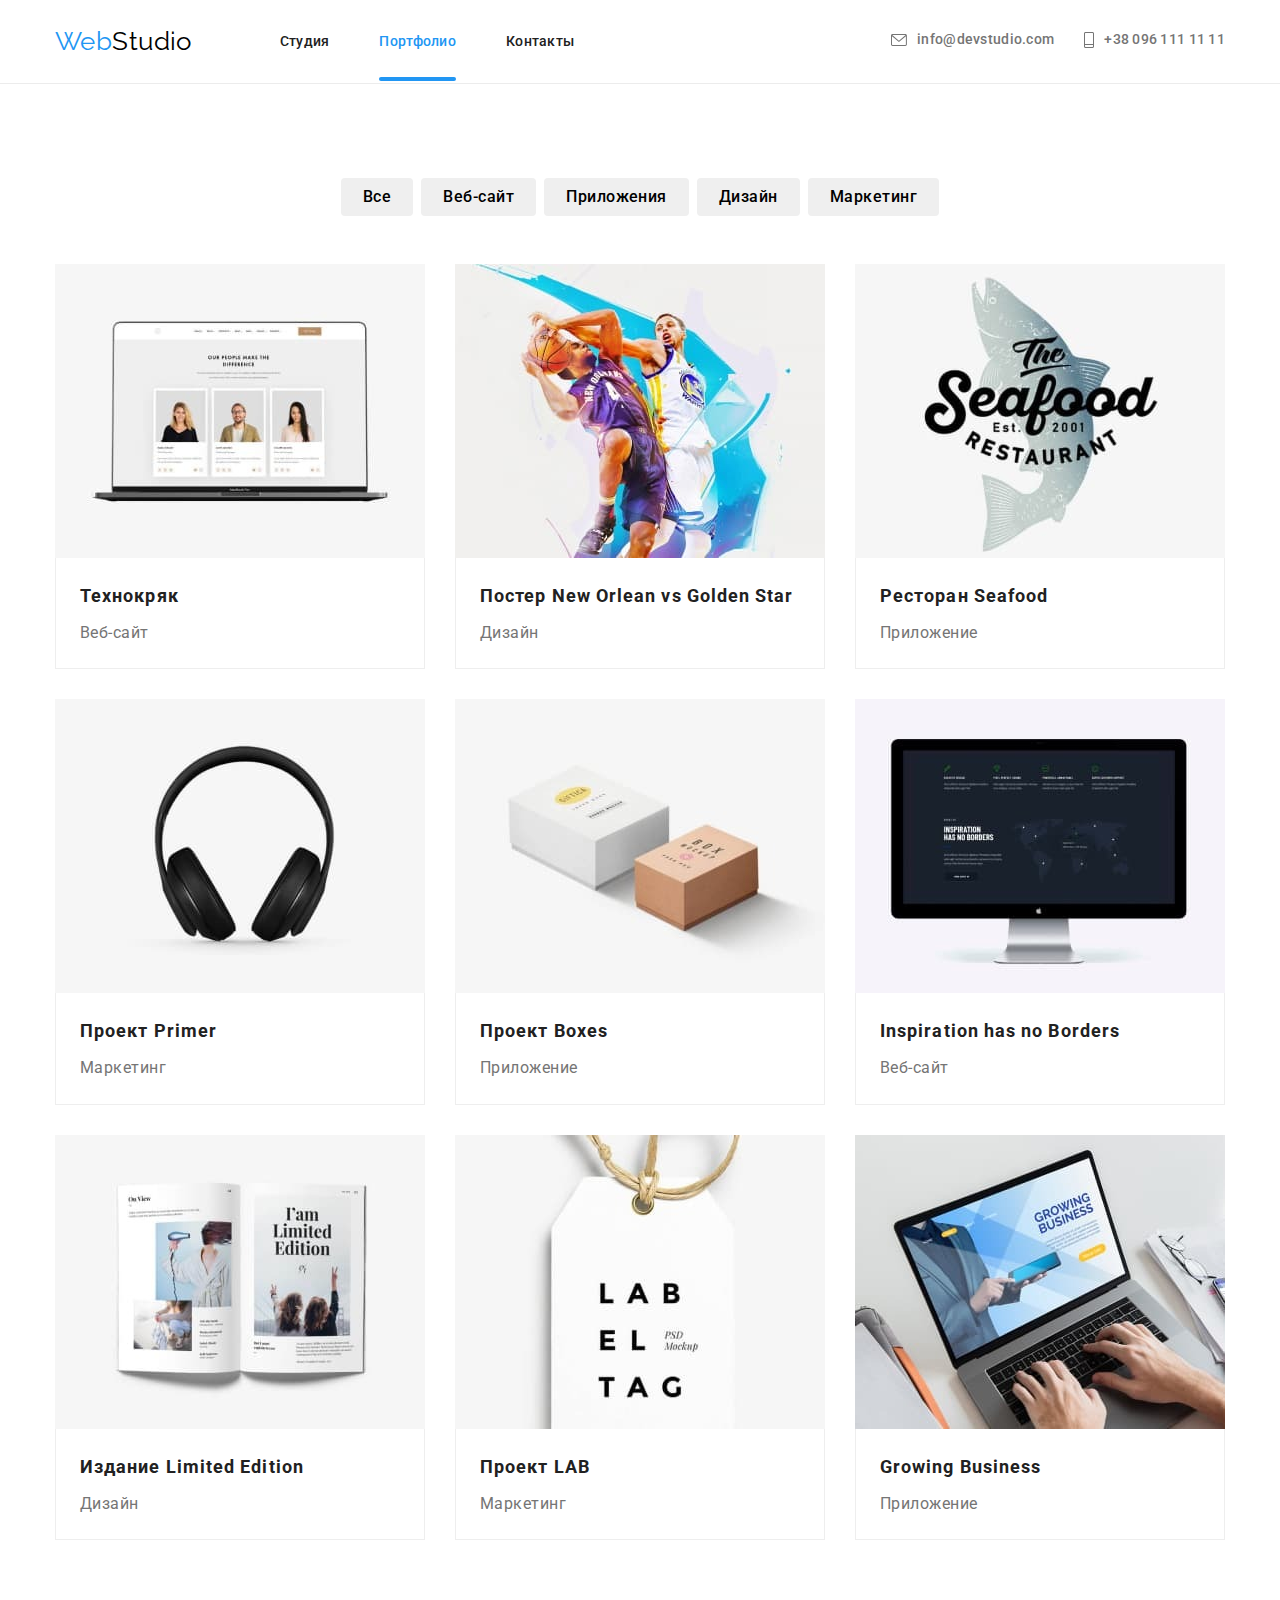
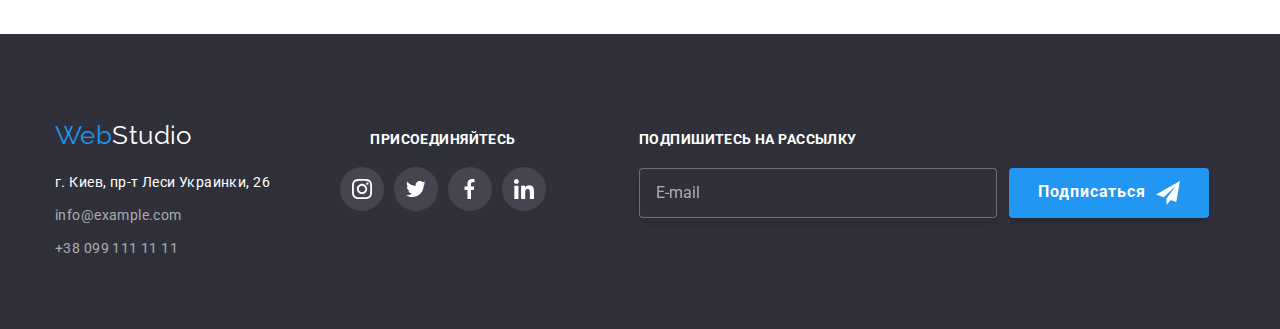
==== commit 83a6cab4: "оформлена страница портфолио" ====
--- a/portfolio.html
+++ b/portfolio.html
@@ -123,11 +123,28 @@
 
 
 
-        <ul class="projects-list">
-          <li class="projects-card">
-            <a href="" class="card link">
-              <div class="projects-thumb">
-                <img src="./images/portfolio/img.jpg" alt="ноутбук">
+        <ul class="projects-list list">
+          <li class="projects-card">
+            <a href="" class="card link">
+              <div class="projects-thumb">
+
+                 <picture>
+              <source media="(min-width: 1200px)"
+                srcset="./images/portfolio/projects/img-1_lg.jpg 1x, ./images/portfolio/projects/img-1_lg@2x.jpg 2x "
+                type="image/jpg">
+
+              <source media="(min-width: 768px)"
+                srcset="./images/portfolio/projects/img-1_md.jpg 1x, ./images/portfolio/projects/img-1_md@2x.jpg 2x "
+                type="image/jpg">
+
+              <source media="(max-width: 767px)"
+                srcset="./images/portfolio/projects/img-1_sm.jpg 1x, ./images/portfolio/projects/img-1_sm@2x.jpg 2x "
+                type="image/jpg">
+
+             <img src="./images/portfolio/projects/img-1_lg.jpg" alt="ноутбук">
+            </picture>
+
+               
                 <div class="projects-overlay">
                   <p class="overlay-text">Ресурс предлагает комплексные предложения с разным уровнем функционала и
                     сервисов. Все это позволит
@@ -145,7 +162,24 @@
           <li class="projects-card">
             <a href="" class="card link">
               <div class="projects-thumb">
-                <img src="./images/portfolio/img(1).jpg" alt="баскетболисты">
+
+<picture>
+              <source media="(min-width: 1200px)"
+                srcset="./images/portfolio/projects/img-2_lg.jpg 1x, ./images/portfolio/projects/img-2_lg@2x.jpg 2x "
+                type="image/jpg">
+
+              <source media="(min-width: 768px)"
+                srcset="./images/portfolio/projects/img-2_md.jpg 1x, ./images/portfolio/projects/img-2_md@2x.jpg 2x "
+                type="image/jpg">
+
+              <source media="(max-width: 767px)"
+                srcset="./images/portfolio/projects/img-2_sm.jpg 1x, ./images/portfolio/projects/img-2_sm@2x.jpg 2x "
+                type="image/jpg">
+
+             <img src="./images/portfolio/projects/img-2_lg.jpg" alt="баскетболисты">
+            </picture>
+
+               
                 <div class="projects-overlay">
                   <p class="overlay-text">Ресурс предлагает комплексные предложения с разным уровнем функционала и
                     сервисов. Все это позволит
@@ -164,7 +198,24 @@
           <li class="projects-card">
             <a href="" class="card link">
               <div class="projects-thumb">
-                <img src="./images/portfolio/img(2).jpg" alt="логотип ресторана">
+
+   <picture>
+              <source media="(min-width: 1200px)"
+                srcset="./images/portfolio/projects/img-3_lg.jpg 1x, ./images/portfolio/projects/img-3_lg@2x.jpg 2x "
+                type="image/jpg">
+
+              <source media="(min-width: 768px)"
+                srcset="./images/portfolio/projects/img-3_md.jpg 1x, ./images/portfolio/projects/img-3_md@2x.jpg 2x "
+                type="image/jpg">
+
+              <source media="(max-width: 767px)"
+                srcset="./images/portfolio/projects/img-3_sm.jpg 1x, ./images/portfolio/projects/img-3_sm@2x.jpg 2x "
+                type="image/jpg">
+
+             <img src="./images/portfolio/projects/img-3_lg.jpg" alt="логотип ресторана">
+            </picture>
+
+                
                 <div class="projects-overlay">
                   <p class="overlay-text">Ресурс предлагает комплексные предложения с разным уровнем функционала и
                     сервисов. Все это позволит
@@ -181,7 +232,24 @@
           <li class="projects-card">
             <a href="" class="card link">
               <div class="projects-thumb">
-                <img src="./images/portfolio/img(3).jpg" alt="наушники">
+
+<picture>
+              <source media="(min-width: 1200px)"
+                srcset="./images/portfolio/projects/img-4_lg.jpg 1x, ./images/portfolio/projects/img-4_lg@2x.jpg 2x "
+                type="image/jpg">
+
+              <source media="(min-width: 768px)"
+                srcset="./images/portfolio/projects/img-4_md.jpg 1x, ./images/portfolio/projects/img-4_md@2x.jpg 2x "
+                type="image/jpg">
+
+              <source media="(max-width: 767px)"
+                srcset="./images/portfolio/projects/img-4_sm.jpg 1x, ./images/portfolio/projects/img-4_sm@2x.jpg 2x "
+                type="image/jpg">
+
+            <img src="./images/portfolio/projects/img-4_lg.jpg" alt="наушники">
+            </picture>
+
+                
                 <div class="projects-overlay">
                   <p class="overlay-text">Ресурс предлагает комплексные предложения с разным уровнем функционала и
                     сервисов. Все это позволит
@@ -198,7 +266,24 @@
           <li class="projects-card">
             <a href="" class="card link">
               <div class="projects-thumb">
-                <img src="./images/portfolio/img(4).jpg" alt="коробки">
+
+<picture>
+              <source media="(min-width: 1200px)"
+                srcset="./images/portfolio/projects/img-5_lg.jpg 1x, ./images/portfolio/projects/img-5_lg@2x.jpg 2x "
+                type="image/jpg">
+
+              <source media="(min-width: 768px)"
+                srcset="./images/portfolio/projects/img-5_md.jpg 1x, ./images/portfolio/projects/img-5_md@2x.jpg 2x "
+                type="image/jpg">
+
+              <source media="(max-width: 767px)"
+                srcset="./images/portfolio/projects/img-5_sm.jpg 1x, ./images/portfolio/projects/img-5_sm@2x.jpg 2x "
+                type="image/jpg">
+
+             <img src="./images/portfolio/projects/img-5_lg.jpg" alt="коробки">
+            </picture>
+
+               
                 <div class="projects-overlay">
                   <p class="overlay-text">Ресурс предлагает комплексные предложения с разным уровнем функционала и
                     сервисов. Все это позволит
@@ -215,7 +300,24 @@
           <li class="projects-card">
             <a href="" class="card link">
               <div class="projects-thumb">
-                <img src="./images/portfolio/img(5).jpg" alt="компьютер">
+
+<picture>
+              <source media="(min-width: 1200px)"
+                srcset="./images/portfolio/projects/img-6_lg.jpg 1x, ./images/portfolio/projects/img-6_lg@2x.jpg 2x "
+                type="image/jpg">
+
+              <source media="(min-width: 768px)"
+                srcset="./images/portfolio/projects/img-6_md.jpg 1x, ./images/portfolio/projects/img-6_md@2x.jpg 2x "
+                type="image/jpg">
+
+              <source media="(max-width: 767px)"
+                srcset="./images/portfolio/projects/img-6_sm.jpg 1x, ./images/portfolio/projects/img-6_sm@2x.jpg 2x "
+                type="image/jpg">
+
+             <img src="./images/portfolio/projects/img-6_lg.jpg" alt="компьютер">
+            </picture>
+
+                
                 <div class="projects-overlay">
                   <p class="overlay-text">Ресурс предлагает комплексные предложения с разным уровнем функционала и
                     сервисов. Все это позволит
@@ -232,7 +334,24 @@
           <li class="projects-card">
             <a href="" class="card link">
               <div class="projects-thumb">
-                <img src="./images/portfolio/img(6).jpg" alt="журнал">
+
+<picture>
+              <source media="(min-width: 1200px)"
+                srcset="./images/portfolio/projects/img-7_lg.jpg 1x, ./images/portfolio/projects/img-7_lg@2x.jpg 2x "
+                type="image/jpg">
+
+              <source media="(min-width: 768px)"
+                srcset="./images/portfolio/projects/img-7_md.jpg 1x, ./images/portfolio/projects/img-7_md@2x.jpg 2x "
+                type="image/jpg">
+
+              <source media="(max-width: 767px)"
+                srcset="./images/portfolio/projects/img-7_sm.jpg 1x, ./images/portfolio/projects/img-7_sm@2x.jpg 2x "
+                type="image/jpg">
+
+             <img src="./images/portfolio/projects/img-7_lg.jpg" alt="журнал">
+            </picture>
+
+                
                 <div class="projects-overlay">
                   <p class="overlay-text">Ресурс предлагает комплексные предложения с разным уровнем функционала и
                     сервисов. Все это позволит
@@ -249,7 +368,24 @@
           <li class="projects-card">
             <a href="" class="card link">
               <div class="projects-thumb">
-                <img src="./images/portfolio/img(7).jpg" alt="логотип">
+
+<picture>
+              <source media="(min-width: 1200px)"
+                srcset="./images/portfolio/projects/img-8_lg.jpg 1x, ./images/portfolio/projects/img-8_lg@2x.jpg 2x "
+                type="image/jpg">
+
+              <source media="(min-width: 768px)"
+                srcset="./images/portfolio/projects/img-8_md.jpg 1x, ./images/portfolio/projects/img-8_md@2x.jpg 2x "
+                type="image/jpg">
+
+              <source media="(max-width: 767px)"
+                srcset="./images/portfolio/projects/img-8_sm.jpg 1x, ./images/portfolio/projects/img-8_sm@2x.jpg 2x "
+                type="image/jpg">
+
+              <img src="./images/portfolio/projects/img-8_lg.jpg" alt="логотип">
+            </picture>
+
+               
                 <div class="projects-overlay">
                   <p class="overlay-text">Ресурс предлагает комплексные предложения с разным уровнем функционала и
                     сервисов. Все это позволит
@@ -266,7 +402,24 @@
           <li class="projects-card">
             <a href="" class="card link">
               <div class="projects-thumb">
-                <img src="./images/portfolio/img(8).jpg" alt="ноутбук">
+
+<picture>
+              <source media="(min-width: 1200px)"
+                srcset="./images/portfolio/projects/img-9_lg.jpg 1x, ./images/portfolio/projects/img-9_lg@2x.jpg 2x "
+                type="image/jpg">
+
+              <source media="(min-width: 768px)"
+                srcset="./images/portfolio/projects/img-9_md.jpg 1x, ./images/portfolio/projects/img-9_md@2x.jpg 2x "
+                type="image/jpg">
+
+              <source media="(max-width: 767px)"
+                srcset="./images/portfolio/projects/img-9_sm.jpg 1x, ./images/portfolio/projects/img-9_sm@2x.jpg 2x "
+                type="image/jpg">
+
+              <img src="./images/portfolio/projects/img-9_lg.jpg" alt="ноутбук">
+            </picture>
+
+                
                 <div class="projects-overlay">
                   <p class="overlay-text">Ресурс предлагает комплексные предложения с разным уровнем функционала и
                     сервисов. Все это позволит
--- a/css/main.min.css
+++ b/css/main.min.css
@@ -1 +1 @@
-:root{--title-text-color: #757575;--primary-text-color: rgba(33, 33, 33, 1);--accent-color: #2196f3;--background-color: #ffffff;--secondary-color: #2f303a;--button-color: #ffffff;--portfolio-title: #212121;--primary-button-hover-focus: #188ce8;--transition-timing-function: cubic-bezier(0.4, 0, 0.2, 1)}body{background-color:var(--background-color);color:var(--title-text-color);font-family:Roboto,sans-serif;letter-spacing:.03em;font-size:14px;margin:0}.visually-hidden{position:absolute;width:1px;height:1px;margin:-1px;border:0;padding:0;white-space:nowrap;-webkit-clip-path:inset(100%);clip-path:inset(100%);clip:rect(0 0 0 0);overflow:hidden}h1,h2,h3,h4,h5,h6,p,ul{margin:0;padding:0}img{display:block;width:100%;height:auto}.list{list-style:none}.link{text-decoration:none}.section{padding-top:94px;padding-bottom:94px}.container{width:100%;padding-left:15px;padding-right:15px;margin-left:auto;margin-right:auto}@media screen and (min-width: 480px){.container{max-width:480px}}@media screen and (min-width: 768px){.container{max-width:768px}}@media screen and (min-width: 1200px){.container{max-width:1200px}}.main-nav{display:-webkit-box;display:-ms-flexbox;display:flex}@media screen and (max-width: 767px){.main-nav{-webkit-box-align:center;-ms-flex-align:center;align-items:center}}.nav-header{display:-webkit-box;display:-ms-flexbox;display:flex}.site-nav{display:-webkit-box;display:-ms-flexbox;display:flex;margin-left:88px;-webkit-box-align:center;-ms-flex-align:center;align-items:center}.site-nav .item:not(:last-child){margin-right:50px}@media screen and (max-width: 767px){.site-nav{display:none}}.site-nav .current{color:var(--accent-color)}.current::after{content:"";position:absolute;bottom:0;left:0;width:100%;height:4px;background-color:var(--accent-color);border-radius:2px}.header-list{margin-left:auto}@media screen and (max-width: 767px){.header-list{display:none}}@media screen and (min-width: 768px){.header-list{padding-top:21px}}@media screen and (min-width: 1200px){.header-list{display:-webkit-box;display:-ms-flexbox;display:flex;gap:30px;padding-top:32px}}.header-border{border-bottom:1px solid #ececec}@media screen and (max-width: 1199px){.header-list .item:not(:last-child){margin-bottom:10px}}.logo{display:block;padding-top:16px;padding-bottom:16px;color:var(--accent-color);font-family:Raleway,sans-serif;font-size:24px;line-height:1.2;text-decoration:none}.logo:focus,.logo:hover{color:var(--accent-color)}@media screen and (min-width: 768px){.logo{padding-top:26px;padding-bottom:26px}}@media screen and (min-width: 1200px){.logo{font-size:26px}}.logo-secondary{color:#000}.logo-secondary:focus,.logo-secondary:hover{color:#000}.site-nav-link{position:relative;display:-webkit-box;display:-ms-flexbox;display:flex;padding-top:32px;padding-bottom:32px;color:var(--primary-text-color);font-weight:500;line-height:1.1;letter-spacing:.02em;-webkit-transition-property:color;transition-property:color;-webkit-transition-duration:250ms;transition-duration:250ms;-webkit-transition-timing-function:var(--transition-timing-function);transition-timing-function:var(--transition-timing-function)}.site-nav-link:focus,.site-nav-link:hover{color:var(--accent-color)}.header-link{display:-webkit-box;display:-ms-flexbox;display:flex;-webkit-box-align:center;-ms-flex-align:center;align-items:center;color:var(--title-text-color);font-weight:500;letter-spacing:.02em;line-height:1.1;fill:#757575;-webkit-transition-property:fill,color;transition-property:fill,color;-webkit-transition-duration:250ms;transition-duration:250ms;-webkit-transition-timing-function:var(--transition-timing-function);transition-timing-function:var(--transition-timing-function)}.header-link:hover,.header-link:focus{fill:var(--accent-color);color:var(--accent-color)}.header-link .header-mail{margin-right:10px}.header-link .header-phone{margin-right:10px}.hero{max-width:1600px;height:600px;margin-right:auto;margin-left:auto;background-image:-webkit-gradient(linear, left top, right top, from(rgba(47, 48, 58, 0.4)), to(rgba(47, 48, 58, 0.4))),url(../images/webstudio/Img.jpg);background-image:linear-gradient(to right, rgba(47, 48, 58, 0.4), rgba(47, 48, 58, 0.4)),url(../images/webstudio/Img.jpg);background-color:var(--secondary-color);text-align:center;padding-top:200px;padding-bottom:200px}.hero-title{margin-bottom:30px;color:#fff;font-weight:900;font-size:44px;line-height:1.4;text-align:center;letter-spacing:.06em;text-transform:uppercase}.primary-button{padding:10px 32px;-webkit-box-shadow:0px 4px 4px rgba(0,0,0,.15);box-shadow:0px 4px 4px rgba(0,0,0,.15);border-radius:4px;border:none;background-color:var(--accent-color);color:var(--button-color);font-family:inherit;cursor:pointer;font-weight:700;font-size:16px;line-height:1.9;letter-spacing:.06em}.primary-button:focus,.primary-button:hover{background-color:var(--primary-button-hover-focus)}.backdrop{z-index:99;position:fixed;top:0;left:0;width:100%;height:100%;background-color:rgba(0,0,0,.2);opacity:1;-webkit-transition:opacity 250ms var(--transition-timing-function);transition:opacity 250ms var(--transition-timing-function)}@media screen and (max-width: 479px){.backdrop{padding-top:94px;padding-bottom:93px;padding-left:15px;padding-right:15px}}.backdrop.is-hidden{opacity:0;pointer-events:none}@media screen and (min-width: 768px){.backdrop.is-hidden .modal{-webkit-transform:scale(1.1) translate(-50%, -50%);transform:scale(1.1) translate(-50%, -50%)}}.modal{z-index:100;position:relative;background-color:#fff;-webkit-transition:-webkit-transform 250ms var(--transition-timing-function);transition:-webkit-transform 250ms var(--transition-timing-function);transition:transform 250ms var(--transition-timing-function);transition:transform 250ms var(--transition-timing-function), -webkit-transform 250ms var(--transition-timing-function)}@media screen and (min-width: 480px){.modal{position:absolute;top:50%;left:50%;-webkit-transform:scale(1) translate(-50%, -50%);transform:scale(1) translate(-50%, -50%)}}@media screen and (max-width: 1199px){.modal{height:609px;width:100%;max-width:450px}}@media screen and (min-width: 1200px){.modal{width:528px;height:581px}}.close-button{position:absolute;top:8px;right:8px;display:-webkit-box;display:-ms-flexbox;display:flex;padding:0;-webkit-box-align:center;-ms-flex-align:center;align-items:center;-webkit-box-pack:center;-ms-flex-pack:center;justify-content:center;width:30px;height:30px;border-radius:50%;border:1px solid rgba(0,0,0,.1);background-color:#fff;-webkit-transition:250ms var(--transition-timing-function);transition:250ms var(--transition-timing-function)}.close-button:hover{fill:var(--accent-color)}.form-field{padding:40px}.form-title{display:block;margin-bottom:15px;font-size:20px;line-height:1.2;color:#212121;-webkit-user-select:none;-moz-user-select:none;-ms-user-select:none;user-select:none}.form-label{position:relative;display:-webkit-box;display:-ms-flexbox;display:flex;-webkit-box-orient:vertical;-webkit-box-direction:normal;-ms-flex-direction:column;flex-direction:column;-webkit-user-select:none;-moz-user-select:none;-ms-user-select:none;user-select:none}.form-label:not(:first-of-type){margin-top:10px}.form-name{text-align:start;margin-bottom:4px;font-size:12px;line-height:1.2;letter-spacing:.01em;color:#757575}.form-input{display:block;padding-left:42px;padding-right:5px;height:40px;outline:rgba(0,0,0,0);border:1px solid rgba(33,33,33,.2);border-radius:4px;cursor:pointer}.form-input:focus{border:1px solid var(--accent-color)}.form-icon{position:absolute;bottom:11px;left:12px}.form-input+.form-icon{-webkit-transition:fill 250ms var(--transition-timing-function),border 250ms var(--transition-timing-function);transition:fill 250ms var(--transition-timing-function),border 250ms var(--transition-timing-function)}.form-input:focus+.form-input+.form-icon{fill:var(--accent-color)}.form-textarea{display:block;margin-bottom:17px;padding:12px 16px;height:120px;resize:none;outline:rgba(0,0,0,0);border:1px solid rgba(33,33,33,.2);border-radius:4px;-webkit-transition:border 250ms var(--transition-timing-function);transition:border 250ms var(--transition-timing-function);cursor:pointer}.form-textarea:focus{border:1px solid var(--accent-color)}.form-label-checkbox{display:-webkit-box;display:-ms-flexbox;display:flex;-webkit-box-align:center;-ms-flex-align:center;align-items:center;-webkit-box-pack:center;-ms-flex-pack:center;justify-content:center;margin-bottom:30px;-webkit-user-select:none;-moz-user-select:none;-ms-user-select:none;user-select:none}.box-icon-checkbox{margin-right:8px;width:16px;height:15px;outline:2px solid #000;outline-offset:-2px;border-radius:2px;-webkit-transition-property:background-color,outline;transition-property:background-color,outline;-webkit-transition-duration:250ms;transition-duration:250ms;-webkit-transition-timing-function:var(--transition-timing-function);transition-timing-function:var(--transition-timing-function);cursor:pointer}.form-input-checkbox:checked+.box-icon-checkbox{background-color:var(--accent-color);outline:rgba(0,0,0,0)}.form-icon-check{fill:#fff}.form-name-checkbox{font-size:12px;line-height:1.2}@media screen and (min-width: 1200px){.form-name-checkbox{font-size:14px;line-height:1.7}}.form-link{font-size:12px;line-height:1.2;color:var(--accent-color)}@media screen and (min-width: 1200px){.form-link{font-size:14px;line-height:1.7}}.form-button{padding:0;width:200px;height:50px;background-color:#188ce8;-webkit-box-shadow:0px 4px 4px rgba(0,0,0,.15);box-shadow:0px 4px 4px rgba(0,0,0,.15);border-radius:4px;border:rgba(0,0,0,0);font-weight:700;font-size:16px;line-height:1.9;letter-spacing:.06em;color:#fff;cursor:pointer}.benefits{padding-top:60px;padding-bottom:60px}@media screen and (min-width: 1200px){.benefits{padding-top:94px;padding-bottom:94px}}@media screen and (min-width: 768px){.benefits__list{display:-webkit-box;display:-ms-flexbox;display:flex;-ms-flex-wrap:wrap;flex-wrap:wrap;gap:30px}}@media screen and (min-width: 1200px){.benefits__list{-ms-flex-wrap:nowrap;flex-wrap:nowrap}}@media screen and (max-width: 767px){.benefits__item:not(:last-child){margin-bottom:30px}}@media screen and (min-width: 768px){.benefits__item{-ms-flex-preferred-size:calc((100% - 30px)/2);flex-basis:calc((100% - 30px)/2)}}@media screen and (min-width: 1200px){.benefits__item{-ms-flex-preferred-size:calc((100% - 30px)/4);flex-basis:calc((100% - 30px)/4)}}.benefits__thumb{display:-webkit-box;display:-ms-flexbox;display:flex;margin-bottom:30px;height:120px;-webkit-box-align:center;-ms-flex-align:center;align-items:center;-webkit-box-pack:center;-ms-flex-pack:center;justify-content:center;border-radius:4px;background-color:#f5f4fa}.benefits__title{text-align:center;margin-bottom:10px;font-weight:700;font-size:14px;line-height:1.2;text-transform:uppercase;color:var(--primary-text-color)}@media screen and (min-width: 768px){.benefits__title{text-align:start}}.benefits__text{font-size:14px;line-height:1.7;letter-spacing:.03em}.work{display:none}@media screen and (min-width: 1200px){.work{display:block;padding-bottom:94px}}.work__title{margin-bottom:50px;color:var(--primary-text-color);font-size:36px;line-height:1.2;text-align:center;letter-spacing:.03em}.work__list{list-style:none;display:-webkit-box;display:-ms-flexbox;display:flex}.work__list .work__item:not(:last-child){margin-right:30px}.work__list>.work__item{-ms-flex-preferred-size:calc(50% - 30px);flex-basis:calc(50% - 30px);position:relative}.service{position:absolute;bottom:0;left:0;width:100%;height:70px;display:-webkit-box;display:-ms-flexbox;display:flex;-webkit-box-pack:center;-ms-flex-pack:center;justify-content:center;-webkit-box-align:center;-ms-flex-align:center;align-items:center;background-color:rgba(47,48,58,.8)}.service__text{font-weight:700;text-align:center;text-transform:uppercase;color:#fff}.team{background-color:#f5f4fa;padding-bottom:60px;padding-top:60px}@media screen and (min-width: 1200px){.team{padding-bottom:94px;padding-top:94px}}.team__title{margin-bottom:30px;font-size:28px;line-height:1.2;text-align:center;letter-spacing:.03em;color:#212121}@media screen and (min-width: 1200px){.team__title{margin-bottom:50px;font-size:36px}}@media screen and (min-width: 768px){.team__list{display:-webkit-box;display:-ms-flexbox;display:flex;gap:30px;-ms-flex-wrap:wrap;flex-wrap:wrap;-webkit-box-pack:center;-ms-flex-pack:center;justify-content:center;-webkit-box-align:center;-ms-flex-align:center;align-items:center}}@media screen and (min-width: 1200px){.team__list{-ms-flex-wrap:nowrap;flex-wrap:nowrap}}.team__item{background-color:#fff;-webkit-box-shadow:0px 1px 3px rgba(0,0,0,.12),0px 1px 1px rgba(0,0,0,.14),0px 2px 1px rgba(0,0,0,.2);box-shadow:0px 1px 3px rgba(0,0,0,.12),0px 1px 1px rgba(0,0,0,.14),0px 2px 1px rgba(0,0,0,.2);border-radius:0px 0px 4px 4px;background-color:var(--background-color)}@media screen and (max-width: 767px){.team__item:not(:last-child){margin-bottom:30px}}@media screen and (min-width: 768px){.team__item{-ms-flex-preferred-size:calc((100% - 30px)/2);flex-basis:calc((100% - 30px)/2)}}@media screen and (min-width: 1200px){.team__item{-ms-flex-preferred-size:calc((100% - 30px)/4);flex-basis:calc((100% - 30px)/4)}}.team__padding{padding-top:30px}.team__name{margin-bottom:10px;text-align:center;font-weight:500;font-size:16px;line-height:1.2;letter-spacing:.03em;color:var(--primary-text-color)}.team__text{text-align:center;font-size:16px;line-height:1.2;letter-spacing:.03em}.network{display:-webkit-box;display:-ms-flexbox;display:flex;-webkit-box-align:center;-ms-flex-align:center;align-items:center;-webkit-box-pack:center;-ms-flex-pack:center;justify-content:center;margin-top:16px;margin-right:32px;margin-left:32px;margin-bottom:30px;display:flex;height:44px}.network__list{display:-webkit-box;display:-ms-flexbox;display:flex;list-style:none}.network__item:not(:last-child){margin-right:10px}.network__link{display:-webkit-box;display:-ms-flexbox;display:flex;width:44px;height:44px;list-style:none;-webkit-box-align:center;-ms-flex-align:center;align-items:center;-webkit-box-pack:center;-ms-flex-pack:center;justify-content:center;fill:#afb1b8;border-radius:50px;-webkit-transition-property:fill background-color;transition-property:fill background-color;-webkit-transition-duration:250ms;transition-duration:250ms;-webkit-transition-timing-function:var(--transition-timing-function);transition-timing-function:var(--transition-timing-function)}.network__link:hover,.network__link:focus{background-color:var(--accent-color);fill:#fff}.clients{padding-bottom:60px;padding-top:60px}@media screen and (min-width: 1200px){.clients{padding-bottom:94px;padding-top:94px}}.clients-title{margin-bottom:30px;font-size:28px;line-height:1.2;text-align:center;letter-spacing:.03em;color:#212121}@media screen and (min-width: 1200px){.clients-title{margin-bottom:50px;font-size:36px}}.clients-list{display:-webkit-box;display:-ms-flexbox;display:flex;-webkit-box-align:center;-ms-flex-align:center;align-items:center;-webkit-box-pack:center;-ms-flex-pack:center;justify-content:center;-ms-flex-wrap:wrap;flex-wrap:wrap;gap:30px}@media screen and (min-width: 1200px){.clients-list{-ms-flex-wrap:nowrap;flex-wrap:nowrap}}.clients-item{-ms-flex-preferred-size:calc((100% - 30px)/2);flex-basis:calc((100% - 30px)/2)}@media screen and (min-width: 768px){.clients-item{-ms-flex-preferred-size:calc((100% - 60px)/3);flex-basis:calc((100% - 60px)/3)}}.clients-link{fill:#afb1b8;display:-webkit-box;display:-ms-flexbox;display:flex;-webkit-box-pack:center;-ms-flex-pack:center;justify-content:center;-webkit-box-align:center;-ms-flex-align:center;align-items:center;height:92px;border:1px solid #afb1b8;border-radius:4px;-webkit-transition-property:fill background-color;transition-property:fill background-color;-webkit-transition-duration:250ms;transition-duration:250ms;-webkit-transition-timing-function:var(--transition-timing-function);transition-timing-function:var(--transition-timing-function)}.clients-link:hover,.clients-link:focus{fill:var(--accent-color);border:1px solid var(--accent-color)}.footer{padding-top:60px;padding-bottom:60px;background-color:#2f303a}@media screen and (min-width: 768px){.footer-box{display:-webkit-box;display:-ms-flexbox;display:flex;-webkit-box-align:baseline;-ms-flex-align:baseline;align-items:baseline}}@media screen and (min-width: 768px)and (max-width: 1199px){.footer-box{-ms-flex-pack:distribute;justify-content:space-around}}@media screen and (min-width: 1200px){.footer-thumb{display:-webkit-box;display:-ms-flexbox;display:flex;-webkit-box-align:baseline;-ms-flex-align:baseline;align-items:baseline}}.footer .logo{display:-webkit-box;display:-ms-flexbox;display:flex;padding-bottom:0;margin-bottom:20px;margin-right:0;-webkit-box-pack:center;-ms-flex-pack:center;justify-content:center}@media screen and (min-width: 1200px){.footer .logo{display:block}}.footer-logo{color:var(--background-color)}.container>.logo{padding-top:0}@media screen and (min-width: 1200px){.footer .address{margin-right:70px}}@media screen and (max-width: 767px){.footer .address{margin-bottom:60px}}.footer-text{padding-bottom:9px;color:#fff;font-style:normal;line-height:1.7;text-align:center}.footer-link{display:-webkit-box;display:-ms-flexbox;display:flex;-webkit-box-pack:center;-ms-flex-pack:center;justify-content:center;color:rgba(255,255,255,.6);font-style:normal;text-decoration:none;line-height:1.7;-webkit-transition-property:color;transition-property:color;-webkit-transition-duration:250ms;transition-duration:250ms;-webkit-transition-timing-function:var(--transition-timing-function);transition-timing-function:var(--transition-timing-function)}.footer-link:focus,.footer-link:hover{color:var(--accent-color)}@media screen and (min-width: 1200px){.footer-link{display:block}}.container .footer-link{padding-bottom:9px}.social{width:206px;height:80px}@media screen and (max-width: 767px){.social{display:block;margin-right:auto;margin-left:auto}}.social-title{text-align:center;margin-bottom:20px;font-weight:700;font-size:14px;line-height:16px;letter-spacing:.03em;text-transform:uppercase;color:#fff}.social-list{display:-webkit-box;display:-ms-flexbox;display:flex;-webkit-box-pack:center;-ms-flex-pack:center;justify-content:center;-webkit-box-align:center;-ms-flex-align:center;align-items:center;gap:10px}.social-link{fill:#fff;display:-webkit-box;display:-ms-flexbox;display:flex;-webkit-box-align:center;-ms-flex-align:center;align-items:center;-webkit-box-pack:center;-ms-flex-pack:center;justify-content:center;width:44px;height:44px;background-color:rgba(255,255,255,.1);border-radius:50px;-webkit-transition-property:fill background-color;transition-property:fill background-color;-webkit-transition-duration:250ms;transition-duration:250ms;-webkit-transition-timing-function:var(--transition-timing-function);transition-timing-function:var(--transition-timing-function)}.social-link:hover,.social-link:focus{background-color:var(--accent-color)}.footer-form{display:block}@media screen and (min-width: 1200px){.footer-form{display:-webkit-box;display:-ms-flexbox;display:flex;margin-left:93px;-webkit-box-align:end;-ms-flex-align:end;align-items:end}}.footer-label{margin-bottom:20px;text-align:center;font-weight:700;line-height:1.2;text-transform:uppercase;color:#fff}@media screen and (min-width: 768px){.footer-label{display:-webkit-box;display:-ms-flexbox;display:flex}}@media screen and (max-width: 1199px){.footer-label{display:block;margin-top:60px;text-align:center}}.footer-form-email{text-align:center}@media screen and (min-width: 1200px){.footer-form-email{margin-right:12px}}.footer-input{padding-left:16px;width:450px;height:50px;border:1px solid rgba(255,255,255,.3);-webkit-filter:drop-shadow(0px 4px 4px rgba(0, 0, 0, 0.15));filter:drop-shadow(0px 4px 4px rgba(0, 0, 0, 0.15));border-radius:4px;background-color:#2f303a;outline:rgba(0,0,0,0);color:#fff;cursor:pointer}.footer-input::-webkit-input-placeholder{font-size:16px;line-height:1.3;color:rgba(255,255,255,.6)}.footer-input::-moz-placeholder{font-size:16px;line-height:1.3;color:rgba(255,255,255,.6)}.footer-input:-ms-input-placeholder{font-size:16px;line-height:1.3;color:rgba(255,255,255,.6)}.footer-input::-ms-input-placeholder{font-size:16px;line-height:1.3;color:rgba(255,255,255,.6)}.footer-input::placeholder{font-size:16px;line-height:1.3;color:rgba(255,255,255,.6)}@media screen and (max-width: 1199px){.footer-input{margin-bottom:20px}}@media screen and (min-width: 1200px){.footer-input{width:358px}}.footer-form-button{display:-webkit-box;display:-ms-flexbox;display:flex;-webkit-box-align:center;-ms-flex-align:center;align-items:center;-webkit-box-pack:center;-ms-flex-pack:center;justify-content:center;width:200px;height:50px;border:rgba(0,0,0,0);-webkit-box-shadow:0px 4px 4px rgba(0,0,0,.15);box-shadow:0px 4px 4px rgba(0,0,0,.15);border-radius:4px;font-weight:700;font-size:16px;line-height:1.8;letter-spacing:.06em;background-color:#2196f3;color:#fff;cursor:pointer}@media screen and (max-width: 1199px){.footer-form-button{margin-right:auto;margin-left:auto}}.form-icon-button{margin-left:10px}.mobile-menu-button{display:-webkit-box;display:-ms-flexbox;display:flex;-webkit-box-align:center;-ms-flex-align:center;align-items:center;-webkit-box-pack:center;-ms-flex-pack:center;justify-content:center;margin-left:auto;background-color:rgba(0,0,0,0);border:none;width:40px;height:40px;z-index:10}@media screen and (min-width: 768px){.mobile-menu-button{display:none}}.mobile-menu-button .mobile-menu-close:hover{fill:#2196f3}.mobile-menu-button.is-open .mobile-menu-burger{-webkit-transition:250ms;transition:250ms;opacity:0}.mobile-menu-close{opacity:0;-webkit-transition:250ms;transition:250ms}.mobile-menu-button.is-open .mobile-menu-close{opacity:1}.mobile-menu{position:fixed;top:0;left:0;z-index:1;-webkit-transform:translateX(100%);transform:translateX(100%);-webkit-transition:-webkit-transform 250ms;transition:-webkit-transform 250ms;transition:transform 250ms;transition:transform 250ms, -webkit-transform 250ms;display:-webkit-box;display:-ms-flexbox;display:flex;-webkit-box-orient:vertical;-webkit-box-direction:normal;-ms-flex-direction:column;flex-direction:column;padding:48px 40px;width:100%;height:100%;background-color:#fff}.mobile-menu.is-open{-webkit-transform:translateX(0);transform:translateX(0)}.mobile-menu-nav{margin-bottom:auto;font-weight:500;font-size:40px;line-height:47px;letter-spacing:.02em;color:#212121}.mobile-menu-nav-item .mobile-menu-link{color:#212121}.mobile-menu-nav-item .current{color:var(--accent-color)}.mobile-menu-nav-item:not(:last-child){margin-bottom:32px}.mobile-menu-contacts{margin-bottom:63px;font-weight:500;font-size:24px;line-height:1.2;letter-spacing:.02em}.mobile-menu-contacts-item .mobile-menu-link{color:#757575}.mobile-menu-contacts-item .accent{color:var(--accent-color);font-size:34px}.mobile-menu-contacts-item:not(:last-child){margin-bottom:32px}.mobile-menu-social{display:-webkit-box;display:-ms-flexbox;display:flex;-ms-flex-wrap:wrap;flex-wrap:wrap;gap:10px;-webkit-box-align:center;-ms-flex-align:center;align-items:center;font-weight:500;font-size:18px;line-height:1.2px;letter-spacing:.02em}.mobile-menu-social-item:not(:last-child) .mobile-menu-link{padding-right:10px;border-right:1px solid rgba(33,33,33,.2)}.mobile-menu-social-item .mobile-menu-link{color:#2196f3}.projects-list-buttons{display:-webkit-box;display:-ms-flexbox;display:flex;list-style:none;-webkit-box-pack:center;-ms-flex-pack:center;justify-content:center;margin-bottom:50px}.projects-list-buttons>.item:not(:last-child){margin-right:8px}.secondary-button{padding:6px 22px;border-radius:4px;font-family:inherit;font-weight:500;font-size:16px;line-height:1.6;letter-spacing:.03em;border:none;cursor:pointer;-webkit-transition-duration:250ms;transition-duration:250ms;-webkit-transition-timing-function:var(--transition-timing-function);transition-timing-function:var(--transition-timing-function)}.secondary-button:focus,.secondary-button:hover{background-color:var(--accent-color);color:var(--button-color);-webkit-box-shadow:0px 3px 1px rgba(0,0,0,.1),0px 1px 2px rgba(0,0,0,.08),0px 2px 2px rgba(0,0,0,.12);box-shadow:0px 3px 1px rgba(0,0,0,.1),0px 1px 2px rgba(0,0,0,.08),0px 2px 2px rgba(0,0,0,.12)}.projects-list{display:-webkit-box;display:-ms-flexbox;display:flex;margin-left:-30px;margin-top:-30px;-ms-flex-wrap:wrap;flex-wrap:wrap;display:flex;list-style:none}.projects-list>.projects-card{-ms-flex-preferred-size:calc((100% - 90px)/3);flex-basis:calc((100% - 90px)/3);margin-left:30px;margin-top:30px}.card{display:block}.card:hover,.card:focus{-webkit-box-shadow:0px 1px 1px rgba(0,0,0,.12),0px 4px 4px rgba(0,0,0,.06),1px 4px 6px rgba(0,0,0,.16);box-shadow:0px 1px 1px rgba(0,0,0,.12),0px 4px 4px rgba(0,0,0,.06),1px 4px 6px rgba(0,0,0,.16)}.projects-thumb{position:relative;overflow:hidden}.projects-overlay{position:absolute;top:0;left:0;width:100%;height:100%;opacity:0;background-color:rgba(33,150,243,.9);-webkit-transform:translateY(100%);transform:translateY(100%);-webkit-transition-duration:250ms;transition-duration:250ms;-webkit-transition-timing-function:var(--transition-timing-function);transition-timing-function:var(--transition-timing-function)}.card:hover .projects-overlay{opacity:1;-webkit-transform:translateY(0);transform:translateY(0);-webkit-transition:-webkit-transform 250ms var(--transition-timing-function);transition:-webkit-transform 250ms var(--transition-timing-function);transition:transform 250ms var(--transition-timing-function);transition:transform 250ms var(--transition-timing-function), -webkit-transform 250ms var(--transition-timing-function)}.overlay-text{padding:63px 24px;font-size:18px;line-height:1.6;color:#fff}.projects-content{border:1px solid #eee;border-top:none;padding:20px 24px}.projects-title{margin-bottom:4px;color:var(--portfolio-title);font-size:18px;line-height:2;letter-spacing:.06em}.projects-text{color:var(--title-text-color);font-size:16px;line-height:1.9;letter-spacing:.03em}/*# sourceMappingURL=main.min.css.map */+:root{--title-text-color: #757575;--primary-text-color: rgba(33, 33, 33, 1);--accent-color: #2196f3;--background-color: #ffffff;--secondary-color: #2f303a;--button-color: #ffffff;--portfolio-title: #212121;--primary-button-hover-focus: #188ce8;--transition-timing-function: cubic-bezier(0.4, 0, 0.2, 1)}body{background-color:var(--background-color);color:var(--title-text-color);font-family:Roboto,sans-serif;letter-spacing:.03em;font-size:14px;margin:0}.visually-hidden{position:absolute;width:1px;height:1px;margin:-1px;border:0;padding:0;white-space:nowrap;-webkit-clip-path:inset(100%);clip-path:inset(100%);clip:rect(0 0 0 0);overflow:hidden}h1,h2,h3,h4,h5,h6,p,ul{margin:0;padding:0}img{display:block;max-width:100%;height:auto}.list{list-style:none}.link{text-decoration:none}.section{padding-top:94px;padding-bottom:94px}.container{width:100%;padding-left:15px;padding-right:15px;margin-left:auto;margin-right:auto}@media screen and (min-width: 480px){.container{max-width:480px}}@media screen and (min-width: 768px){.container{max-width:768px}}@media screen and (min-width: 1200px){.container{max-width:1200px}}.main-nav{display:-webkit-box;display:-ms-flexbox;display:flex}@media screen and (max-width: 767px){.main-nav{-webkit-box-align:center;-ms-flex-align:center;align-items:center}}.nav-header{display:-webkit-box;display:-ms-flexbox;display:flex}.site-nav{display:-webkit-box;display:-ms-flexbox;display:flex;margin-left:88px;-webkit-box-align:center;-ms-flex-align:center;align-items:center}.site-nav .item:not(:last-child){margin-right:50px}@media screen and (max-width: 767px){.site-nav{display:none}}.site-nav .current{color:var(--accent-color)}.current::after{content:"";position:absolute;bottom:0;left:0;width:100%;height:4px;background-color:var(--accent-color);border-radius:2px}.header-list{margin-left:auto}@media screen and (max-width: 767px){.header-list{display:none}}@media screen and (min-width: 768px){.header-list{padding-top:21px}}@media screen and (min-width: 1200px){.header-list{display:-webkit-box;display:-ms-flexbox;display:flex;gap:30px;padding-top:32px}}.header-border{border-bottom:1px solid #ececec}@media screen and (max-width: 1199px){.header-list .item:not(:last-child){margin-bottom:10px}}.logo{display:block;padding-top:16px;padding-bottom:16px;color:var(--accent-color);font-family:Raleway,sans-serif;font-size:24px;line-height:1.2;text-decoration:none}.logo:focus,.logo:hover{color:var(--accent-color)}@media screen and (min-width: 768px){.logo{padding-top:26px;padding-bottom:26px}}@media screen and (min-width: 1200px){.logo{font-size:26px}}.logo-secondary{color:#000}.logo-secondary:focus,.logo-secondary:hover{color:#000}.site-nav-link{position:relative;display:-webkit-box;display:-ms-flexbox;display:flex;padding-top:32px;padding-bottom:32px;color:var(--primary-text-color);font-weight:500;line-height:1.1;letter-spacing:.02em;-webkit-transition-property:color;transition-property:color;-webkit-transition-duration:250ms;transition-duration:250ms;-webkit-transition-timing-function:var(--transition-timing-function);transition-timing-function:var(--transition-timing-function)}.site-nav-link:focus,.site-nav-link:hover{color:var(--accent-color)}.header-link{display:-webkit-box;display:-ms-flexbox;display:flex;-webkit-box-align:center;-ms-flex-align:center;align-items:center;color:var(--title-text-color);font-weight:500;letter-spacing:.02em;line-height:1.1;fill:#757575;-webkit-transition-property:fill,color;transition-property:fill,color;-webkit-transition-duration:250ms;transition-duration:250ms;-webkit-transition-timing-function:var(--transition-timing-function);transition-timing-function:var(--transition-timing-function)}.header-link:hover,.header-link:focus{fill:var(--accent-color);color:var(--accent-color)}.header-link .header-mail{margin-right:10px}.header-link .header-phone{margin-right:10px}.hero{max-width:1600px;margin-right:auto;margin-left:auto;background-position:center;background-repeat:no-repeat;background-size:cover;background-color:var(--secondary-color);text-align:center;padding-top:118px;padding-bottom:118px;background-image:-webkit-gradient(linear, left top, right top, from(rgba(47, 48, 58, 0.4)), to(rgba(47, 48, 58, 0.4))),url(../images/webstudio/hero/img-1_sm.jpg);background-image:linear-gradient(to right, rgba(47, 48, 58, 0.4), rgba(47, 48, 58, 0.4)),url(../images/webstudio/hero/img-1_sm.jpg)}@media screen and (min-width: 1200px){.hero{padding-top:200px;padding-bottom:200px}}@media(min-device-pixel-ratio: 2),(-webkit-min-device-pixel-ratio: 2),(min-resolution: 192dpi),(min-resolution: 2dppx){.hero{background-image:-webkit-gradient(linear, left top, right top, from(rgba(47, 48, 58, 0.4)), to(rgba(47, 48, 58, 0.4))),url(../images/webstudio/hero/img-1_sm@2x.jpg);background-image:linear-gradient(to right, rgba(47, 48, 58, 0.4), rgba(47, 48, 58, 0.4)),url(../images/webstudio/hero/img-1_sm@2x.jpg)}}@media screen and (min-width: 768px){.hero{background-image:-webkit-gradient(linear, left top, right top, from(rgba(47, 48, 58, 0.4)), to(rgba(47, 48, 58, 0.4))),url(../images/webstudio/hero/img-1_md.jpg);background-image:linear-gradient(to right, rgba(47, 48, 58, 0.4), rgba(47, 48, 58, 0.4)),url(../images/webstudio/hero/img-1_md.jpg)}}@media screen and (min-width: 768px)and (min-device-pixel-ratio: 2),screen and (min-width: 768px)and (-webkit-min-device-pixel-ratio: 2),screen and (min-width: 768px)and (min-resolution: 192dpi),screen and (min-width: 768px)and (min-resolution: 2dppx){.hero{background-image:-webkit-gradient(linear, left top, right top, from(rgba(47, 48, 58, 0.4)), to(rgba(47, 48, 58, 0.4))),url(../images/webstudio/hero/img-1_md@2x.jpg);background-image:linear-gradient(to right, rgba(47, 48, 58, 0.4), rgba(47, 48, 58, 0.4)),url(../images/webstudio/hero/img-1_md@2x.jpg)}}@media screen and (min-width: 1200px){.hero{background-image:-webkit-gradient(linear, left top, right top, from(rgba(47, 48, 58, 0.4)), to(rgba(47, 48, 58, 0.4))),url(../images/webstudio/hero/img-1_lg.jpg);background-image:linear-gradient(to right, rgba(47, 48, 58, 0.4), rgba(47, 48, 58, 0.4)),url(../images/webstudio/hero/img-1_lg.jpg)}}@media screen and (min-width: 1200px)and (min-device-pixel-ratio: 2),screen and (min-width: 1200px)and (-webkit-min-device-pixel-ratio: 2),screen and (min-width: 1200px)and (min-resolution: 192dpi),screen and (min-width: 1200px)and (min-resolution: 2dppx){.hero{background-image:-webkit-gradient(linear, left top, right top, from(rgba(47, 48, 58, 0.4)), to(rgba(47, 48, 58, 0.4))),url(../images/webstudio/hero/img-1_lg@2x.jpg);background-image:linear-gradient(to right, rgba(47, 48, 58, 0.4), rgba(47, 48, 58, 0.4)),url(../images/webstudio/hero/img-1_lg@2x.jpg)}}.hero-title{margin-bottom:30px;color:#fff;font-weight:900;font-size:26px;line-height:1.6;text-align:center;letter-spacing:.06em;text-transform:uppercase}@media screen and (min-width: 1200px){.hero-title{font-size:44px;line-height:1.4}}.primary-button{padding:10px 32px;-webkit-box-shadow:0px 4px 4px rgba(0,0,0,.15);box-shadow:0px 4px 4px rgba(0,0,0,.15);border-radius:4px;border:none;background-color:var(--accent-color);color:var(--button-color);font-family:inherit;cursor:pointer;font-weight:700;font-size:16px;line-height:1.9;letter-spacing:.06em}.primary-button:focus,.primary-button:hover{background-color:var(--primary-button-hover-focus)}.backdrop{z-index:99;position:fixed;top:0;left:0;width:100%;height:100%;background-color:rgba(0,0,0,.2);opacity:1;-webkit-transition:opacity 250ms var(--transition-timing-function);transition:opacity 250ms var(--transition-timing-function)}@media screen and (max-width: 479px){.backdrop{padding-top:94px;padding-bottom:93px;padding-left:15px;padding-right:15px}}.backdrop.is-hidden{opacity:0;pointer-events:none}@media screen and (min-width: 768px){.backdrop.is-hidden .modal{-webkit-transform:scale(1.1) translate(-50%, -50%);transform:scale(1.1) translate(-50%, -50%)}}.modal{z-index:100;position:relative;background-color:#fff;-webkit-transition:-webkit-transform 250ms var(--transition-timing-function);transition:-webkit-transform 250ms var(--transition-timing-function);transition:transform 250ms var(--transition-timing-function);transition:transform 250ms var(--transition-timing-function), -webkit-transform 250ms var(--transition-timing-function)}@media screen and (min-width: 480px){.modal{position:absolute;top:50%;left:50%;-webkit-transform:scale(1) translate(-50%, -50%);transform:scale(1) translate(-50%, -50%)}}@media screen and (max-width: 1199px){.modal{height:609px;width:100%;max-width:450px}}@media screen and (min-width: 1200px){.modal{width:528px;height:581px}}.close-button{position:absolute;top:8px;right:8px;display:-webkit-box;display:-ms-flexbox;display:flex;padding:0;-webkit-box-align:center;-ms-flex-align:center;align-items:center;-webkit-box-pack:center;-ms-flex-pack:center;justify-content:center;width:30px;height:30px;border-radius:50%;border:1px solid rgba(0,0,0,.1);background-color:#fff;-webkit-transition:250ms var(--transition-timing-function);transition:250ms var(--transition-timing-function)}.close-button:hover{fill:var(--accent-color)}.form-field{padding:40px}.form-title{display:block;margin-bottom:15px;font-size:20px;line-height:1.2;color:#212121;-webkit-user-select:none;-moz-user-select:none;-ms-user-select:none;user-select:none}.form-label{position:relative;display:-webkit-box;display:-ms-flexbox;display:flex;-webkit-box-orient:vertical;-webkit-box-direction:normal;-ms-flex-direction:column;flex-direction:column;-webkit-user-select:none;-moz-user-select:none;-ms-user-select:none;user-select:none}.form-label:not(:first-of-type){margin-top:10px}.form-name{text-align:start;margin-bottom:4px;font-size:12px;line-height:1.2;letter-spacing:.01em;color:#757575}.form-input{display:block;padding-left:42px;padding-right:5px;height:40px;outline:rgba(0,0,0,0);border:1px solid rgba(33,33,33,.2);border-radius:4px;cursor:pointer}.form-input:focus{border:1px solid var(--accent-color)}.form-icon{position:absolute;bottom:11px;left:12px}.form-input+.form-icon{-webkit-transition:fill 250ms var(--transition-timing-function),border 250ms var(--transition-timing-function);transition:fill 250ms var(--transition-timing-function),border 250ms var(--transition-timing-function)}.form-input:focus+.form-input+.form-icon{fill:var(--accent-color)}.form-textarea{display:block;margin-bottom:17px;padding:12px 16px;height:120px;resize:none;outline:rgba(0,0,0,0);border:1px solid rgba(33,33,33,.2);border-radius:4px;-webkit-transition:border 250ms var(--transition-timing-function);transition:border 250ms var(--transition-timing-function);cursor:pointer}.form-textarea:focus{border:1px solid var(--accent-color)}.form-label-checkbox{display:-webkit-box;display:-ms-flexbox;display:flex;-webkit-box-align:center;-ms-flex-align:center;align-items:center;-webkit-box-pack:center;-ms-flex-pack:center;justify-content:center;margin-bottom:30px;-webkit-user-select:none;-moz-user-select:none;-ms-user-select:none;user-select:none}.box-icon-checkbox{margin-right:8px;width:16px;height:15px;outline:2px solid #000;outline-offset:-2px;border-radius:2px;-webkit-transition-property:background-color,outline;transition-property:background-color,outline;-webkit-transition-duration:250ms;transition-duration:250ms;-webkit-transition-timing-function:var(--transition-timing-function);transition-timing-function:var(--transition-timing-function);cursor:pointer}.form-input-checkbox:checked+.box-icon-checkbox{background-color:var(--accent-color);outline:rgba(0,0,0,0)}.form-icon-check{fill:#fff}.form-name-checkbox{font-size:12px;line-height:1.2}@media screen and (min-width: 1200px){.form-name-checkbox{font-size:14px;line-height:1.7}}.form-link{font-size:12px;line-height:1.2;color:var(--accent-color)}@media screen and (min-width: 1200px){.form-link{font-size:14px;line-height:1.7}}.form-button{padding:0;width:200px;height:50px;background-color:#188ce8;-webkit-box-shadow:0px 4px 4px rgba(0,0,0,.15);box-shadow:0px 4px 4px rgba(0,0,0,.15);border-radius:4px;border:rgba(0,0,0,0);font-weight:700;font-size:16px;line-height:1.9;letter-spacing:.06em;color:#fff;cursor:pointer}.benefits{padding-top:60px;padding-bottom:60px}@media screen and (min-width: 1200px){.benefits{padding-top:94px;padding-bottom:94px}}@media screen and (min-width: 768px){.benefits__list{display:-webkit-box;display:-ms-flexbox;display:flex;-ms-flex-wrap:wrap;flex-wrap:wrap;gap:30px}}@media screen and (min-width: 1200px){.benefits__list{-ms-flex-wrap:nowrap;flex-wrap:nowrap}}@media screen and (max-width: 767px){.benefits__item:not(:last-child){margin-bottom:30px}}@media screen and (min-width: 768px){.benefits__item{-ms-flex-preferred-size:calc((100% - 30px)/2);flex-basis:calc((100% - 30px)/2)}}@media screen and (min-width: 1200px){.benefits__item{-ms-flex-preferred-size:calc((100% - 30px)/4);flex-basis:calc((100% - 30px)/4)}}.benefits__thumb{display:-webkit-box;display:-ms-flexbox;display:flex;margin-bottom:30px;height:120px;-webkit-box-align:center;-ms-flex-align:center;align-items:center;-webkit-box-pack:center;-ms-flex-pack:center;justify-content:center;border-radius:4px;background-color:#f5f4fa}.benefits__title{text-align:center;margin-bottom:10px;font-weight:700;font-size:14px;line-height:1.2;text-transform:uppercase;color:var(--primary-text-color)}@media screen and (min-width: 768px){.benefits__title{text-align:start}}.benefits__text{font-size:14px;line-height:1.7;letter-spacing:.03em}.work{display:none}@media screen and (min-width: 1200px){.work{display:block;padding-bottom:94px}}.work__title{margin-bottom:50px;color:var(--primary-text-color);font-size:36px;line-height:1.2;text-align:center;letter-spacing:.03em}.work__list{list-style:none;display:-webkit-box;display:-ms-flexbox;display:flex}.work__list .work__item:not(:last-child){margin-right:30px}.work__list>.work__item{-ms-flex-preferred-size:calc(50% - 30px);flex-basis:calc(50% - 30px);position:relative}.service{position:absolute;bottom:0;left:0;width:100%;height:70px;display:-webkit-box;display:-ms-flexbox;display:flex;-webkit-box-pack:center;-ms-flex-pack:center;justify-content:center;-webkit-box-align:center;-ms-flex-align:center;align-items:center;background-color:rgba(47,48,58,.8)}.service__text{font-weight:700;text-align:center;text-transform:uppercase;color:#fff}.team{background-color:#f5f4fa;padding-bottom:60px;padding-top:60px}@media screen and (min-width: 1200px){.team{padding-bottom:94px;padding-top:94px}}.team__title{margin-bottom:30px;font-size:28px;line-height:1.2;text-align:center;letter-spacing:.03em;color:#212121}@media screen and (min-width: 1200px){.team__title{margin-bottom:50px;font-size:36px}}@media screen and (min-width: 768px){.team__list{display:-webkit-box;display:-ms-flexbox;display:flex;gap:30px;-ms-flex-wrap:wrap;flex-wrap:wrap;-webkit-box-pack:center;-ms-flex-pack:center;justify-content:center;-webkit-box-align:center;-ms-flex-align:center;align-items:center}}@media screen and (min-width: 1200px){.team__list{-ms-flex-wrap:nowrap;flex-wrap:nowrap}}.team__item{background-color:#fff;-webkit-box-shadow:0px 1px 3px rgba(0,0,0,.12),0px 1px 1px rgba(0,0,0,.14),0px 2px 1px rgba(0,0,0,.2);box-shadow:0px 1px 3px rgba(0,0,0,.12),0px 1px 1px rgba(0,0,0,.14),0px 2px 1px rgba(0,0,0,.2);border-radius:0px 0px 4px 4px;background-color:var(--background-color)}@media screen and (max-width: 767px){.team__item:not(:last-child){margin-bottom:30px}}@media screen and (min-width: 768px){.team__item{-ms-flex-preferred-size:calc((100% - 30px)/2);flex-basis:calc((100% - 30px)/2)}}@media screen and (min-width: 1200px){.team__item{-ms-flex-preferred-size:calc((100% - 30px)/4);flex-basis:calc((100% - 30px)/4)}}.team__padding{padding-top:30px}.team__name{margin-bottom:10px;text-align:center;font-weight:500;font-size:16px;line-height:1.2;letter-spacing:.03em;color:var(--primary-text-color)}.team__text{text-align:center;font-size:16px;line-height:1.2;letter-spacing:.03em}.network{display:-webkit-box;display:-ms-flexbox;display:flex;-webkit-box-align:center;-ms-flex-align:center;align-items:center;-webkit-box-pack:center;-ms-flex-pack:center;justify-content:center;margin-top:16px;margin-right:32px;margin-left:32px;margin-bottom:30px;display:flex;height:44px}.network__list{display:-webkit-box;display:-ms-flexbox;display:flex;list-style:none}.network__item:not(:last-child){margin-right:10px}.network__link{display:-webkit-box;display:-ms-flexbox;display:flex;width:44px;height:44px;list-style:none;-webkit-box-align:center;-ms-flex-align:center;align-items:center;-webkit-box-pack:center;-ms-flex-pack:center;justify-content:center;fill:#afb1b8;border-radius:50px;-webkit-transition-property:fill background-color;transition-property:fill background-color;-webkit-transition-duration:250ms;transition-duration:250ms;-webkit-transition-timing-function:var(--transition-timing-function);transition-timing-function:var(--transition-timing-function)}.network__link:hover,.network__link:focus{background-color:var(--accent-color);fill:#fff}.clients{padding-bottom:60px;padding-top:60px}@media screen and (min-width: 1200px){.clients{padding-bottom:94px;padding-top:94px}}.clients-title{margin-bottom:30px;font-size:28px;line-height:1.2;text-align:center;letter-spacing:.03em;color:#212121}@media screen and (min-width: 1200px){.clients-title{margin-bottom:50px;font-size:36px}}.clients-list{display:-webkit-box;display:-ms-flexbox;display:flex;-webkit-box-align:center;-ms-flex-align:center;align-items:center;-webkit-box-pack:center;-ms-flex-pack:center;justify-content:center;-ms-flex-wrap:wrap;flex-wrap:wrap;gap:30px}@media screen and (min-width: 1200px){.clients-list{-ms-flex-wrap:nowrap;flex-wrap:nowrap}}.clients-item{-ms-flex-preferred-size:calc((100% - 30px)/2);flex-basis:calc((100% - 30px)/2)}@media screen and (min-width: 768px){.clients-item{-ms-flex-preferred-size:calc((100% - 60px)/3);flex-basis:calc((100% - 60px)/3)}}.clients-link{fill:#afb1b8;display:-webkit-box;display:-ms-flexbox;display:flex;-webkit-box-pack:center;-ms-flex-pack:center;justify-content:center;-webkit-box-align:center;-ms-flex-align:center;align-items:center;height:92px;border:1px solid #afb1b8;border-radius:4px;-webkit-transition-property:fill background-color;transition-property:fill background-color;-webkit-transition-duration:250ms;transition-duration:250ms;-webkit-transition-timing-function:var(--transition-timing-function);transition-timing-function:var(--transition-timing-function)}.clients-link:hover,.clients-link:focus{fill:var(--accent-color);border:1px solid var(--accent-color)}.footer{padding-top:60px;padding-bottom:60px;background-color:#2f303a}@media screen and (min-width: 768px){.footer-box{display:-webkit-box;display:-ms-flexbox;display:flex;-webkit-box-align:baseline;-ms-flex-align:baseline;align-items:baseline}}@media screen and (min-width: 768px)and (max-width: 1199px){.footer-box{-ms-flex-pack:distribute;justify-content:space-around}}@media screen and (min-width: 1200px){.footer-thumb{display:-webkit-box;display:-ms-flexbox;display:flex;-webkit-box-align:baseline;-ms-flex-align:baseline;align-items:baseline}}.footer .logo{display:-webkit-box;display:-ms-flexbox;display:flex;padding-bottom:0;margin-bottom:20px;margin-right:0;-webkit-box-pack:center;-ms-flex-pack:center;justify-content:center}@media screen and (min-width: 1200px){.footer .logo{display:block}}.footer-logo{color:var(--background-color)}.container>.logo{padding-top:0}@media screen and (min-width: 1200px){.footer .address{margin-right:70px}}@media screen and (max-width: 767px){.footer .address{margin-bottom:60px}}.footer-text{padding-bottom:9px;color:#fff;font-style:normal;line-height:1.7;text-align:center}.footer-link{display:-webkit-box;display:-ms-flexbox;display:flex;-webkit-box-pack:center;-ms-flex-pack:center;justify-content:center;color:rgba(255,255,255,.6);font-style:normal;text-decoration:none;line-height:1.7;-webkit-transition-property:color;transition-property:color;-webkit-transition-duration:250ms;transition-duration:250ms;-webkit-transition-timing-function:var(--transition-timing-function);transition-timing-function:var(--transition-timing-function)}.footer-link:focus,.footer-link:hover{color:var(--accent-color)}@media screen and (min-width: 1200px){.footer-link{display:block}}.container .footer-link{padding-bottom:9px}.social{width:206px;height:80px}@media screen and (max-width: 767px){.social{display:block;margin-right:auto;margin-left:auto}}.social-title{text-align:center;margin-bottom:20px;font-weight:700;font-size:14px;line-height:16px;letter-spacing:.03em;text-transform:uppercase;color:#fff}.social-list{display:-webkit-box;display:-ms-flexbox;display:flex;-webkit-box-pack:center;-ms-flex-pack:center;justify-content:center;-webkit-box-align:center;-ms-flex-align:center;align-items:center;gap:10px}.social-link{fill:#fff;display:-webkit-box;display:-ms-flexbox;display:flex;-webkit-box-align:center;-ms-flex-align:center;align-items:center;-webkit-box-pack:center;-ms-flex-pack:center;justify-content:center;width:44px;height:44px;background-color:rgba(255,255,255,.1);border-radius:50px;-webkit-transition-property:fill background-color;transition-property:fill background-color;-webkit-transition-duration:250ms;transition-duration:250ms;-webkit-transition-timing-function:var(--transition-timing-function);transition-timing-function:var(--transition-timing-function)}.social-link:hover,.social-link:focus{background-color:var(--accent-color)}.footer-form{display:block}@media screen and (min-width: 1200px){.footer-form{display:-webkit-box;display:-ms-flexbox;display:flex;margin-left:93px;-webkit-box-align:end;-ms-flex-align:end;align-items:end}}.footer-label{margin-bottom:20px;text-align:center;font-weight:700;line-height:1.2;text-transform:uppercase;color:#fff}@media screen and (min-width: 768px){.footer-label{display:-webkit-box;display:-ms-flexbox;display:flex}}@media screen and (max-width: 1199px){.footer-label{display:block;margin-top:60px;text-align:center}}.footer-form-email{text-align:center}@media screen and (min-width: 1200px){.footer-form-email{margin-right:12px}}.footer-input{padding-left:16px;width:450px;height:50px;border:1px solid rgba(255,255,255,.3);-webkit-filter:drop-shadow(0px 4px 4px rgba(0, 0, 0, 0.15));filter:drop-shadow(0px 4px 4px rgba(0, 0, 0, 0.15));border-radius:4px;background-color:#2f303a;outline:rgba(0,0,0,0);color:#fff;cursor:pointer}.footer-input::-webkit-input-placeholder{font-size:16px;line-height:1.3;color:rgba(255,255,255,.6)}.footer-input::-moz-placeholder{font-size:16px;line-height:1.3;color:rgba(255,255,255,.6)}.footer-input:-ms-input-placeholder{font-size:16px;line-height:1.3;color:rgba(255,255,255,.6)}.footer-input::-ms-input-placeholder{font-size:16px;line-height:1.3;color:rgba(255,255,255,.6)}.footer-input::placeholder{font-size:16px;line-height:1.3;color:rgba(255,255,255,.6)}@media screen and (max-width: 1199px){.footer-input{margin-bottom:20px}}@media screen and (min-width: 1200px){.footer-input{width:358px}}.footer-form-button{display:-webkit-box;display:-ms-flexbox;display:flex;-webkit-box-align:center;-ms-flex-align:center;align-items:center;-webkit-box-pack:center;-ms-flex-pack:center;justify-content:center;width:200px;height:50px;border:rgba(0,0,0,0);-webkit-box-shadow:0px 4px 4px rgba(0,0,0,.15);box-shadow:0px 4px 4px rgba(0,0,0,.15);border-radius:4px;font-weight:700;font-size:16px;line-height:1.8;letter-spacing:.06em;background-color:#2196f3;color:#fff;cursor:pointer}@media screen and (max-width: 1199px){.footer-form-button{margin-right:auto;margin-left:auto}}.form-icon-button{margin-left:10px}.mobile-menu-button{display:-webkit-box;display:-ms-flexbox;display:flex;-webkit-box-align:center;-ms-flex-align:center;align-items:center;-webkit-box-pack:center;-ms-flex-pack:center;justify-content:center;margin-left:auto;cursor:pointer;background-color:rgba(0,0,0,0);border:none;width:40px;height:40px;z-index:10}@media screen and (min-width: 768px){.mobile-menu-button{display:none}}.mobile-menu-button .mobile-menu-close:hover{fill:#2196f3}.mobile-menu-button.is-open .mobile-menu-burger{-webkit-transition:250ms;transition:250ms;opacity:0}.mobile-menu-close{opacity:0;-webkit-transition:250ms;transition:250ms}.mobile-menu-button.is-open .mobile-menu-close{opacity:1}.mobile-menu{position:fixed;top:0;left:0;z-index:1;-webkit-transform:translateX(100%);transform:translateX(100%);-webkit-transition:-webkit-transform 250ms;transition:-webkit-transform 250ms;transition:transform 250ms;transition:transform 250ms, -webkit-transform 250ms;display:-webkit-box;display:-ms-flexbox;display:flex;-webkit-box-orient:vertical;-webkit-box-direction:normal;-ms-flex-direction:column;flex-direction:column;padding:48px 40px;width:100%;height:100%;background-color:#fff}.mobile-menu.is-open{-webkit-transform:translateX(0);transform:translateX(0)}.mobile-menu-nav{margin-bottom:auto;font-weight:500;font-size:40px;line-height:47px;letter-spacing:.02em;color:#212121}.mobile-menu-nav-item .mobile-menu-link{color:#212121}.mobile-menu-nav-item .current{color:var(--accent-color)}.mobile-menu-nav-item:not(:last-child){margin-bottom:32px}.mobile-menu-contacts{margin-bottom:63px;font-weight:500;font-size:24px;line-height:1.2;letter-spacing:.02em}.mobile-menu-contacts-item .mobile-menu-link{color:#757575}.mobile-menu-contacts-item .accent{color:var(--accent-color);font-size:34px}.mobile-menu-contacts-item:not(:last-child){margin-bottom:32px}.mobile-menu-social{display:-webkit-box;display:-ms-flexbox;display:flex;-ms-flex-wrap:wrap;flex-wrap:wrap;gap:10px;-webkit-box-align:center;-ms-flex-align:center;align-items:center;font-weight:500;font-size:18px;line-height:1.2px;letter-spacing:.02em}.mobile-menu-social-item:not(:last-child) .mobile-menu-link{padding-right:10px;border-right:1px solid rgba(33,33,33,.2)}.mobile-menu-social-item .mobile-menu-link{color:#2196f3}.projects{padding-top:60px;padding-bottom:60px}@media screen and (min-width: 1200px){.projects{padding-top:94px;padding-bottom:94px}}.projects-list-buttons{display:-webkit-box;display:-ms-flexbox;display:flex;list-style:none;margin-bottom:40px;-ms-flex-wrap:wrap;flex-wrap:wrap}@media screen and (max-width: 767px){.projects-list-buttons>.item:nth-child(n+4){margin-top:15px}}@media screen and (min-width: 768px){.projects-list-buttons{margin-bottom:30px;-webkit-box-pack:center;-ms-flex-pack:center;justify-content:center}}@media screen and (min-width: 1200px){.projects-list-buttons{margin-bottom:48px}}.projects-list-buttons>.item:not(:last-child){margin-right:8px}.secondary-button{padding:6px 22px;border-radius:4px;font-family:inherit;font-weight:500;font-size:16px;line-height:1.6;letter-spacing:.03em;border:none;cursor:pointer;-webkit-transition-duration:250ms;transition-duration:250ms;-webkit-transition-timing-function:var(--transition-timing-function);transition-timing-function:var(--transition-timing-function)}.secondary-button:focus,.secondary-button:hover{background-color:var(--accent-color);color:var(--button-color);-webkit-box-shadow:0px 3px 1px rgba(0,0,0,.1),0px 1px 2px rgba(0,0,0,.08),0px 2px 2px rgba(0,0,0,.12);box-shadow:0px 3px 1px rgba(0,0,0,.1),0px 1px 2px rgba(0,0,0,.08),0px 2px 2px rgba(0,0,0,.12)}@media screen and (min-width: 768px){.projects-list{display:-webkit-box;display:-ms-flexbox;display:flex;-ms-flex-wrap:wrap;flex-wrap:wrap;gap:30px}}@media screen and (min-width: 768px){.projects-list>.projects-card{-ms-flex-preferred-size:calc((100% - 30px)/2);flex-basis:calc((100% - 30px)/2)}}@media screen and (min-width: 1200px){.projects-list>.projects-card{-ms-flex-preferred-size:calc((100% - 60px)/3);flex-basis:calc((100% - 60px)/3)}}@media screen and (max-width: 767px){.projects-list>.projects-card:not(:last-child){margin-bottom:30px}}.card{display:-webkit-box;display:-ms-flexbox;display:flex;-webkit-box-orient:vertical;-webkit-box-direction:normal;-ms-flex-direction:column;flex-direction:column;height:100%}.card:hover,.card:focus{-webkit-box-shadow:0px 1px 1px rgba(0,0,0,.12),0px 4px 4px rgba(0,0,0,.06),1px 4px 6px rgba(0,0,0,.16);box-shadow:0px 1px 1px rgba(0,0,0,.12),0px 4px 4px rgba(0,0,0,.06),1px 4px 6px rgba(0,0,0,.16)}.projects-thumb{position:relative;overflow:hidden}.projects-overlay{position:absolute;top:0;left:0;width:100%;height:100%;opacity:0;background-color:rgba(33,150,243,.9);-webkit-transform:translateY(100%);transform:translateY(100%);-webkit-transition-duration:250ms;transition-duration:250ms;-webkit-transition-timing-function:var(--transition-timing-function);transition-timing-function:var(--transition-timing-function)}.card:hover .projects-overlay{opacity:1;-webkit-transform:translateY(0);transform:translateY(0);-webkit-transition:-webkit-transform 250ms var(--transition-timing-function);transition:-webkit-transform 250ms var(--transition-timing-function);transition:transform 250ms var(--transition-timing-function);transition:transform 250ms var(--transition-timing-function), -webkit-transform 250ms var(--transition-timing-function)}.overlay-text{padding:63px 24px;font-size:18px;line-height:1.6;color:#fff}.projects-content{border:1px solid #eee;border-top:none;padding:20px 24px;-webkit-box-flex:1;-ms-flex-positive:1;flex-grow:1}.projects-title{margin-bottom:4px;color:var(--portfolio-title);font-size:18px;line-height:2;letter-spacing:.06em}.projects-text{color:var(--title-text-color);font-size:16px;line-height:1.9;letter-spacing:.03em}/*# sourceMappingURL=main.min.css.map */